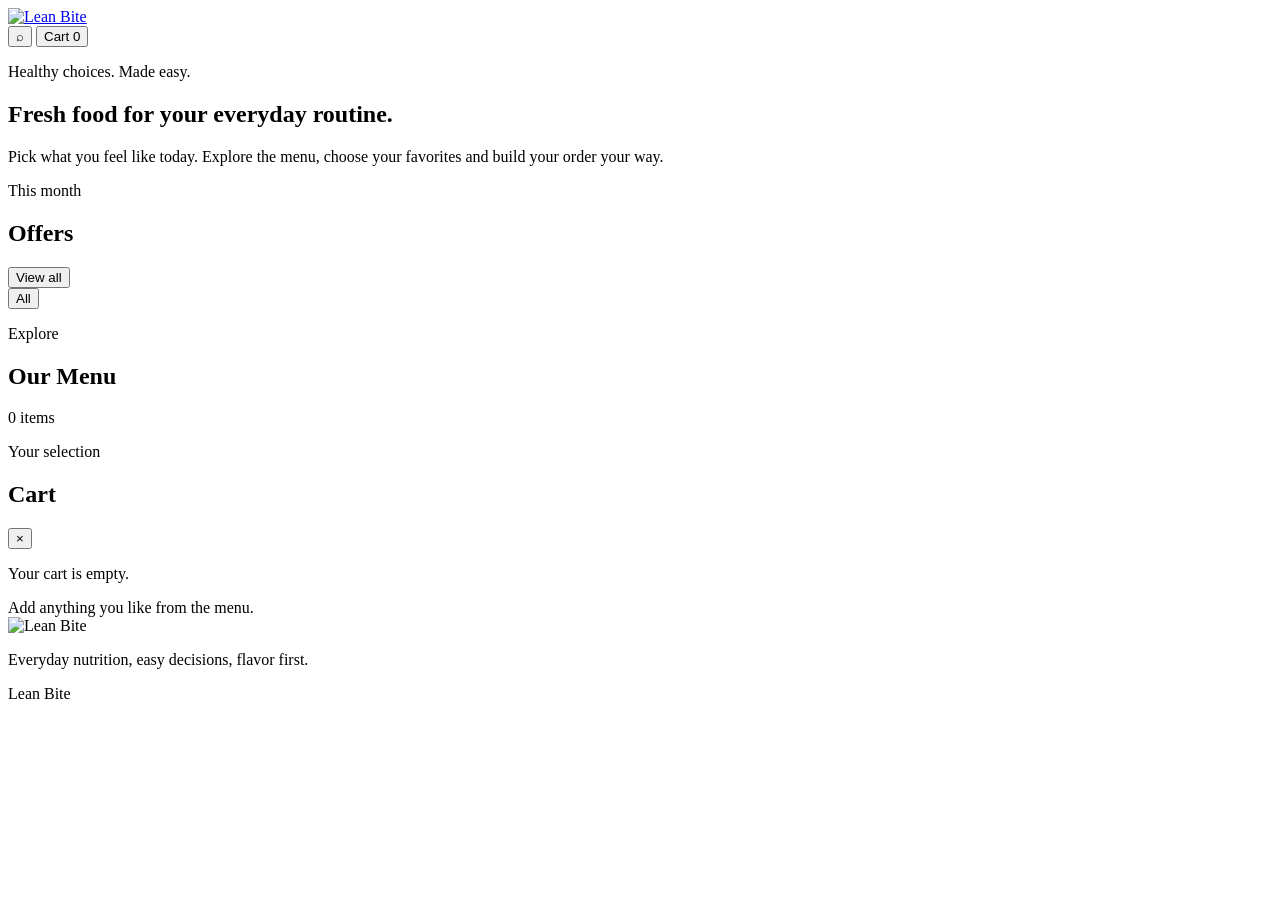
==== index.html @ e23a1458 "Rename index.html.html to index.html" ====
<!DOCTYPE html>
<html lang="en" dir="ltr">
<head>
  <meta charset="UTF-8" />
  <meta name="viewport" content="width=device-width, initial-scale=1.0" />

  <title>Lean Bite | Healthy Food Menu</title>
  <meta
    name="description"
    content="Explore Lean Bite's healthy daily menu, offers, main dishes, sides, salads and more."
  />

  <meta name="theme-color" content="#FFF6EC" />

  <!-- Fonts will be finalized in styles.css according to Lean Bite brand identity -->
  <link rel="preconnect" href="https://fonts.googleapis.com" />
  <link rel="preconnect" href="https://fonts.gstatic.com" crossorigin />

  <!-- Main stylesheet -->
  <link rel="stylesheet" href="styles.css" />
</head>

<body>
  <!-- =========================================================
       APP SHELL
       ========================================================= -->
  <div class="site-shell">

    <!-- =======================================================
         HEADER
         ======================================================= -->
    <header class="site-header" id="top">
      <div class="container header-inner">

        <a class="brand" href="#top" aria-label="Lean Bite home">
          <!-- Replace with final logo asset when uploaded -->
          <img
            src="assets/images/logo/lean-bite-logo.svg"
            alt="Lean Bite"
            class="brand-logo"
          />
        </a>

        <div class="header-actions">
          <button
            class="icon-button"
            id="searchToggle"
            type="button"
            aria-label="Search menu"
            aria-controls="searchPanel"
            aria-expanded="false"
          >
            <span aria-hidden="true">⌕</span>
          </button>

          <button
            class="cart-button"
            id="cartToggle"
            type="button"
            aria-label="Open cart"
            aria-controls="cartDrawer"
            aria-expanded="false"
          >
            <span class="cart-button-label">Cart</span>
            <span class="cart-count" id="cartCount">0</span>
          </button>
        </div>

      </div>
    </header>

    <!-- =======================================================
         SEARCH PANEL
         ======================================================= -->
    <section
      class="search-panel"
      id="searchPanel"
      aria-label="Search Lean Bite menu"
      hidden
    >
      <div class="container">
        <label class="visually-hidden" for="menuSearch">Search menu</label>

        <div class="search-field-wrap">
          <input
            class="search-field"
            id="menuSearch"
            type="search"
            placeholder="Search meals..."
            autocomplete="off"
          />

          <button
            class="search-clear"
            id="searchClear"
            type="button"
            aria-label="Clear search"
          >
            Clear
          </button>
        </div>
      </div>
    </section>

    <main>

      <!-- =====================================================
           INTRO / HERO
           ===================================================== -->
      <section class="menu-intro">
        <div class="container menu-intro-inner">

          <div class="menu-intro-copy">
            <p class="eyebrow">Healthy choices. Made easy.</p>

            <h1>Fresh food for your everyday routine.</h1>

            <p class="intro-text">
              Pick what you feel like today. Explore the menu, choose your
              favorites and build your order your way.
            </p>
          </div>

          <div class="menu-intro-art" aria-hidden="true">
            <!-- Decorative Lean Bite brand element will be styled later -->
            <div class="brand-shape brand-shape-one"></div>
            <div class="brand-shape brand-shape-two"></div>
          </div>

        </div>
      </section>

      <!-- =====================================================
           OFFERS
           ===================================================== -->
      <section class="offers-section" aria-labelledby="offersTitle">
        <div class="container">

          <div class="section-heading">
            <div>
              <p class="section-kicker">This month</p>
              <h2 id="offersTitle">Offers</h2>
            </div>

            <button
              class="text-button"
              id="viewAllOffers"
              type="button"
            >
              View all
            </button>
          </div>

          <div
            class="offers-track"
            id="offersTrack"
            aria-live="polite"
          >
            <!-- Offers will be inserted from data.js -->
          </div>

        </div>
      </section>

      <!-- =====================================================
           STICKY CATEGORY NAVIGATION
           Talabat-style horizontal categories
           ===================================================== -->
      <nav
        class="category-nav"
        id="categoryNav"
        aria-label="Menu categories"
      >
        <div class="container category-nav-inner">

          <button
            class="category-pill is-active"
            type="button"
            data-category="all"
            aria-pressed="true"
          >
            All
          </button>

          <!-- Remaining category buttons will be created from data.js -->

        </div>
      </nav>

      <!-- =====================================================
           MENU RESULTS AREA
           ===================================================== -->
      <section class="menu-section" aria-labelledby="menuTitle">
        <div class="container">

          <div class="section-heading menu-heading">
            <div>
              <p class="section-kicker" id="activeCategoryLabel">
                Explore
              </p>
              <h2 id="menuTitle">Our Menu</h2>
            </div>

            <p class="results-count" id="resultsCount">
              0 items
            </p>
          </div>

          <div
            class="menu-grid"
            id="menuGrid"
            aria-live="polite"
          >
            <!-- Meal cards will be rendered by app.js -->
          </div>

          <div
            class="empty-state"
            id="emptyState"
            hidden
          >
            <h3>No items found</h3>
            <p>Try another category or search term.</p>
          </div>

        </div>
      </section>

    </main>

    <!-- =======================================================
         CART DRAWER
         No checkout yet — cart only, as agreed.
         ======================================================= -->
    <aside
      class="cart-drawer"
      id="cartDrawer"
      aria-labelledby="cartTitle"
      aria-hidden="true"
    >
      <div class="cart-backdrop" id="cartBackdrop"></div>

      <div class="cart-panel">
        <div class="cart-header">
          <div>
            <p class="section-kicker">Your selection</p>
            <h2 id="cartTitle">Cart</h2>
          </div>

          <button
            class="icon-button cart-close"
            id="cartClose"
            type="button"
            aria-label="Close cart"
          >
            ×
          </button>
        </div>

        <div class="cart-items" id="cartItems">
          <!-- Cart items will be rendered by app.js -->
        </div>

        <div class="cart-empty" id="cartEmpty">
          <p>Your cart is empty.</p>
          <span>Add anything you like from the menu.</span>
        </div>

        <div class="cart-summary" id="cartSummary" hidden>
          <div class="summary-row">
            <span>Subtotal</span>
            <strong id="cartSubtotal">0 IQD</strong>
          </div>

          <p class="cart-note">
            Checkout will be connected later with Odoo.
          </p>

          <button
            class="primary-button"
            type="button"
            disabled
            aria-disabled="true"
          >
            Checkout coming soon
          </button>
        </div>
      </div>
    </aside>

    <!-- =======================================================
         PRODUCT / MEAL DETAILS MODAL
         ======================================================= -->
    <dialog class="meal-modal" id="mealModal">
      <div class="meal-modal-content">

        <button
          class="icon-button meal-modal-close"
          id="mealModalClose"
          type="button"
          aria-label="Close meal details"
        >
          ×
        </button>

        <div class="meal-modal-media">
          <img
            id="mealModalImage"
            src=""
            alt=""
          />
        </div>

        <div class="meal-modal-body">
          <p class="section-kicker" id="mealModalCategory"></p>
          <h2 id="mealModalName"></h2>
          <p id="mealModalDescription"></p>

          <div
            class="nutrition-row"
            id="mealModalNutrition"
            aria-label="Nutrition information"
          >
            <!-- Calories / protein / carbs / fat inserted from data.js -->
          </div>

          <div class="meal-modal-footer">
            <strong class="meal-modal-price" id="mealModalPrice"></strong>

            <button
              class="primary-button"
              id="mealModalAdd"
              type="button"
            >
              Add to cart
            </button>
          </div>
        </div>

      </div>
    </dialog>

    <!-- =======================================================
         FOOTER
         ======================================================= -->
    <footer class="site-footer">
      <div class="container footer-inner">

        <div class="footer-brand">
          <img
            src="assets/images/logo/lean-bite-logo.svg"
            alt="Lean Bite"
            class="footer-logo"
          />

          <p>
            Everyday nutrition, easy decisions, flavor first.
          </p>
        </div>

        <div class="footer-meta">
          <p>Lean Bite</p>
          <p id="copyrightYear"></p>
        </div>

      </div>
    </footer>

  </div>

  <!-- =========================================================
       JAVASCRIPT
       Order matters:
       1) data.js provides menu data
       2) app.js renders and controls the UI
       ========================================================= -->
  <script src="data.js"></script>
  <script src="app.js"></script>
</body>
</html>
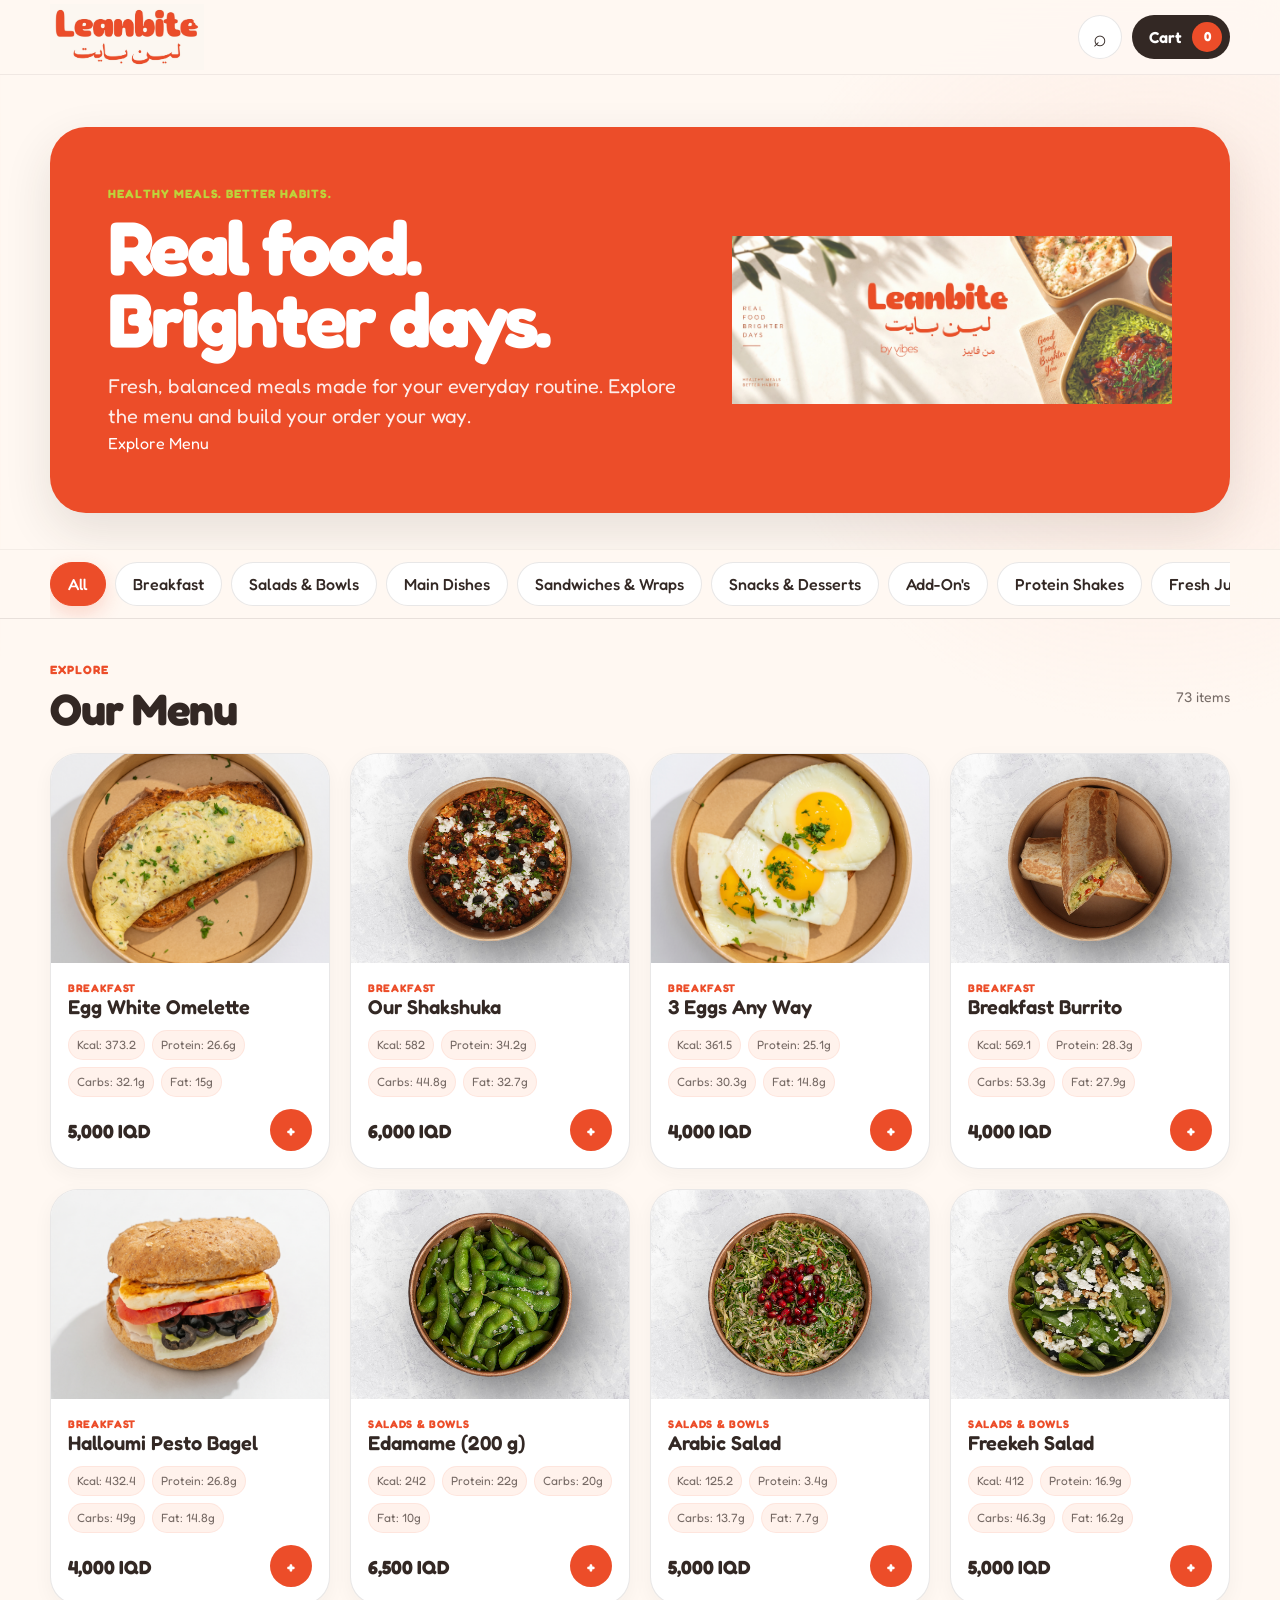
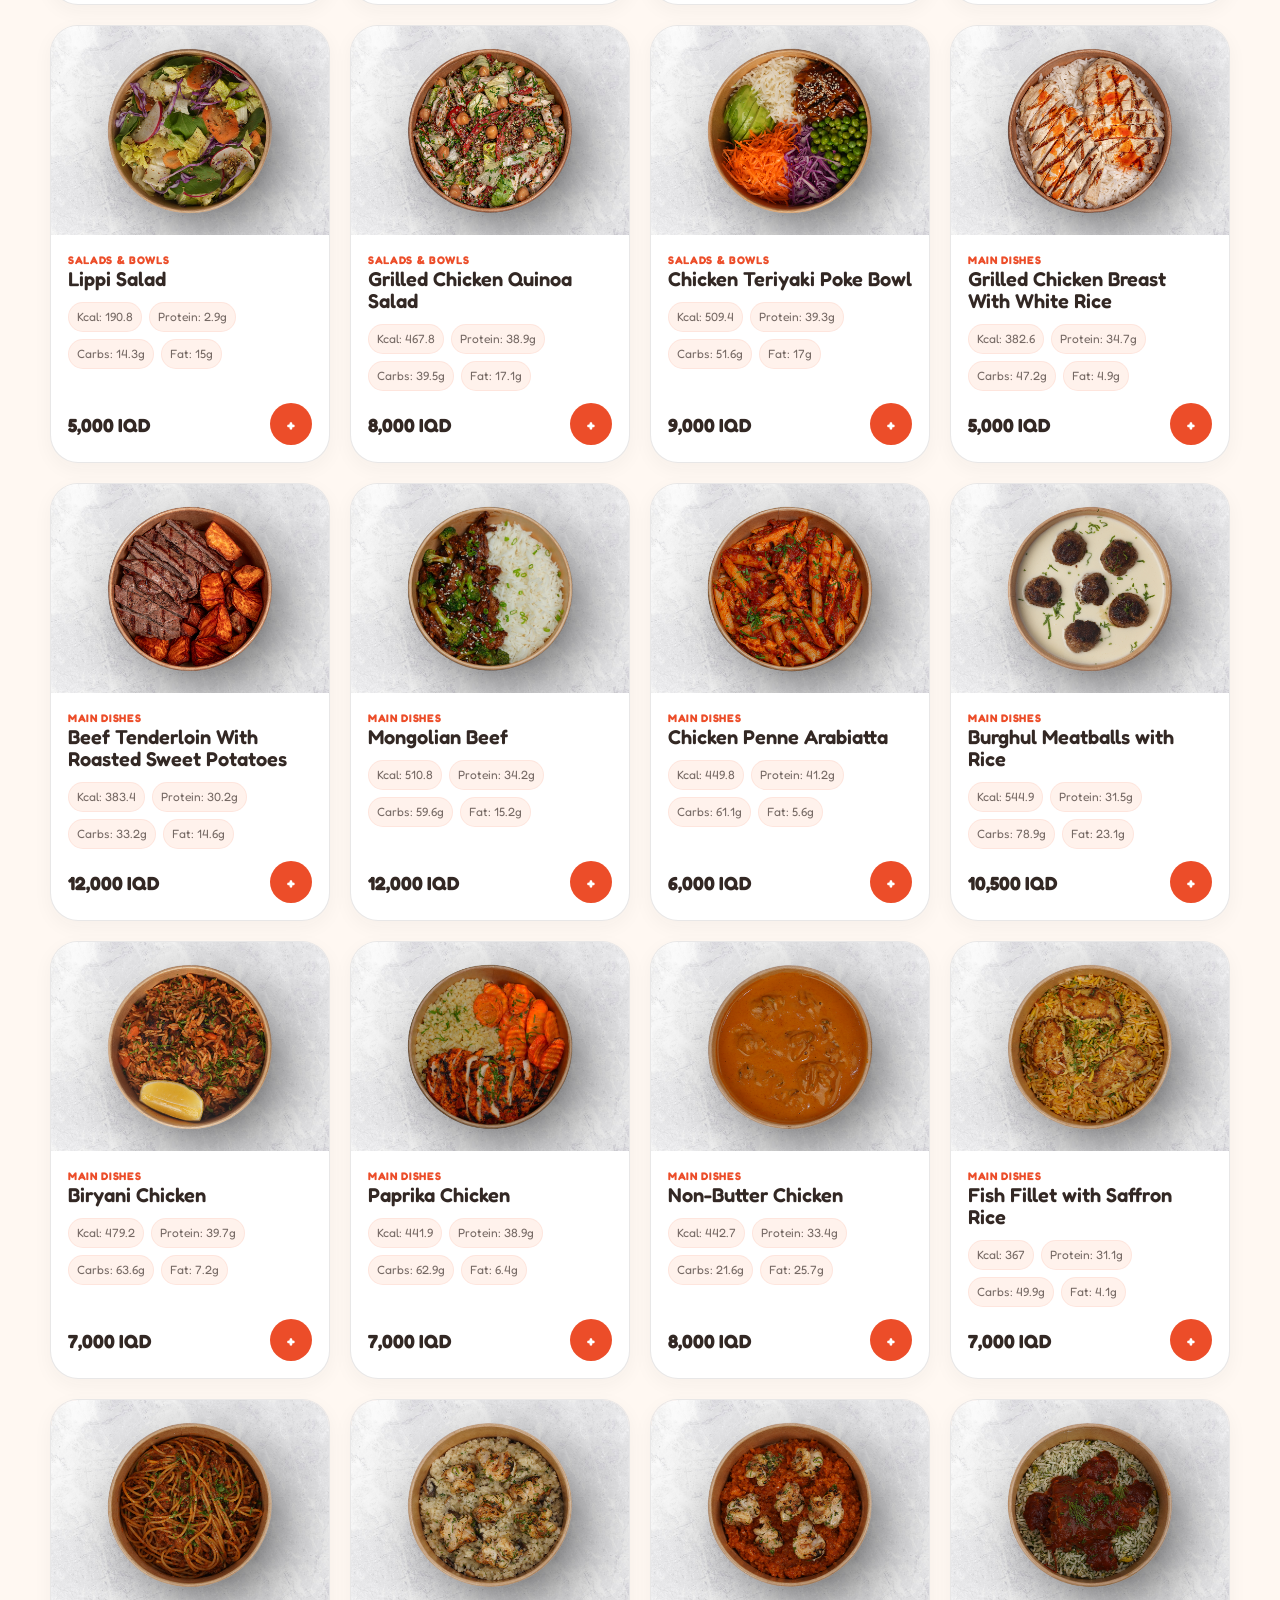
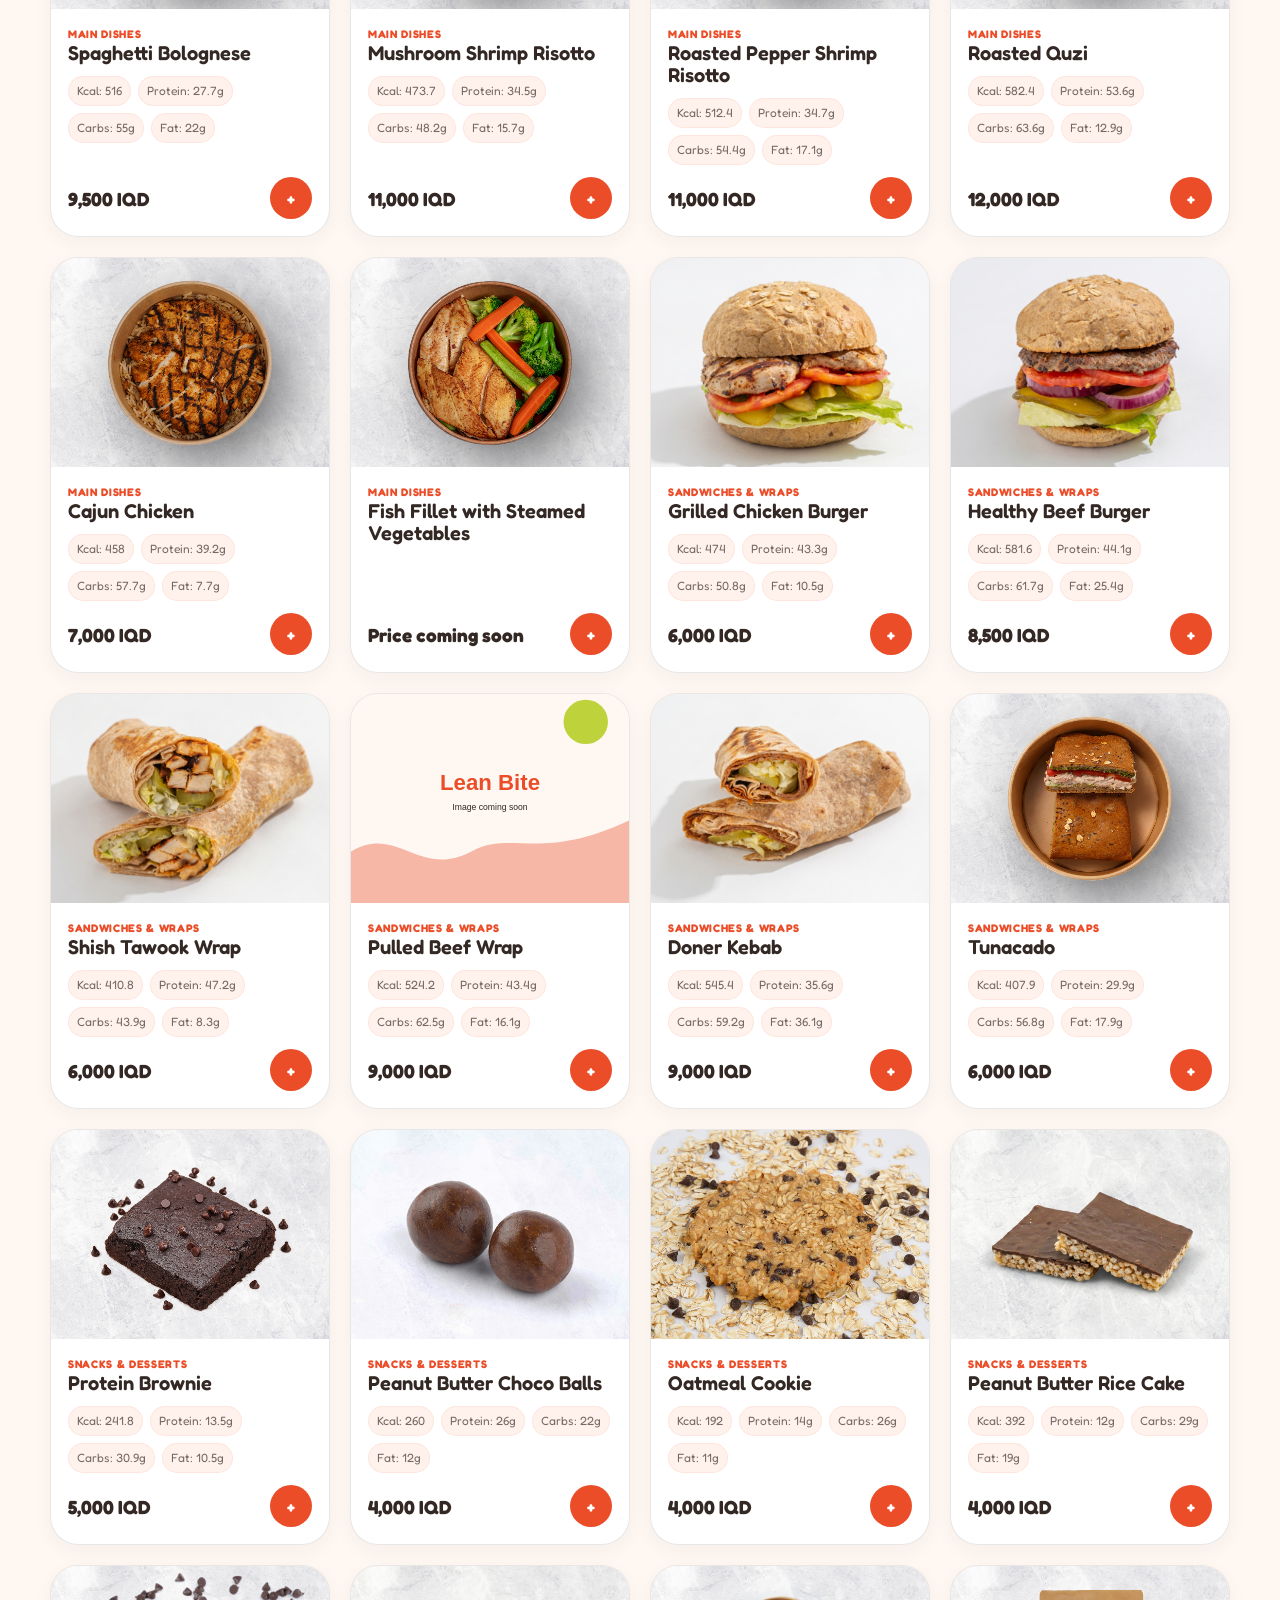
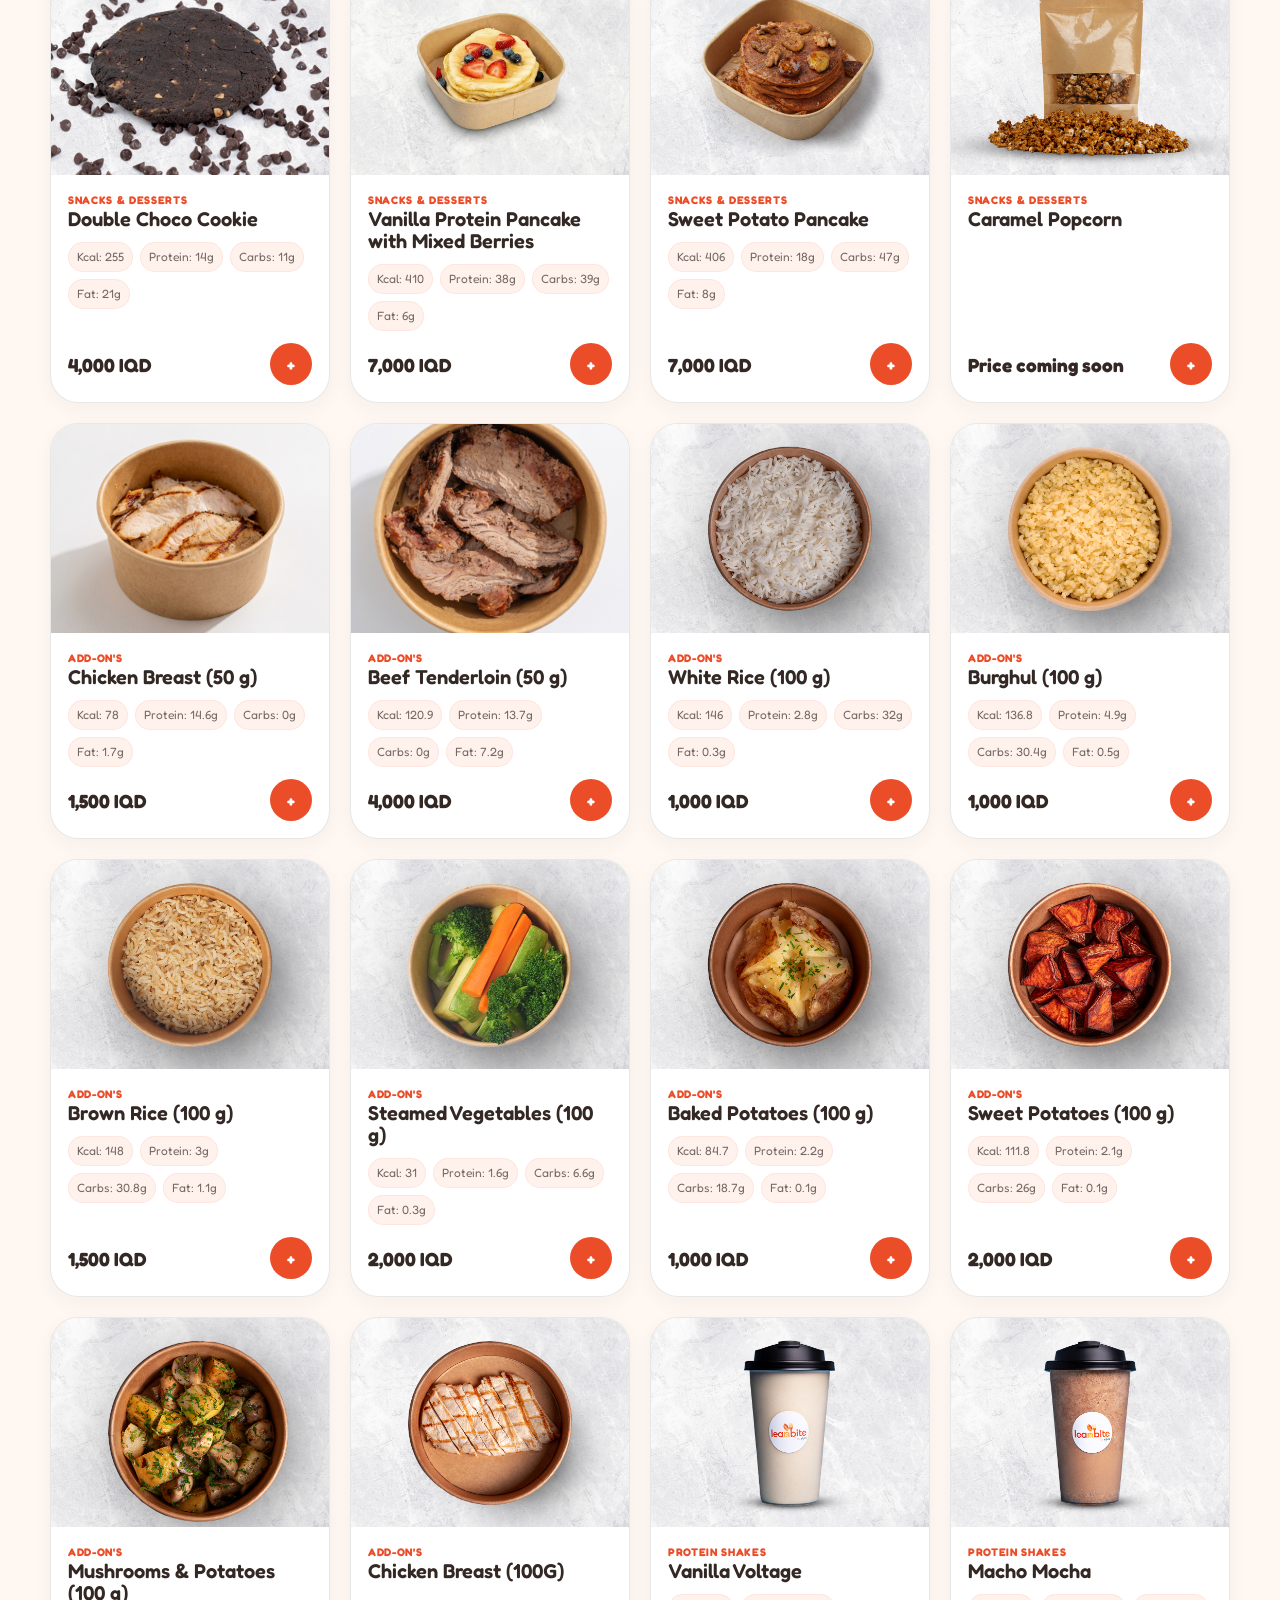
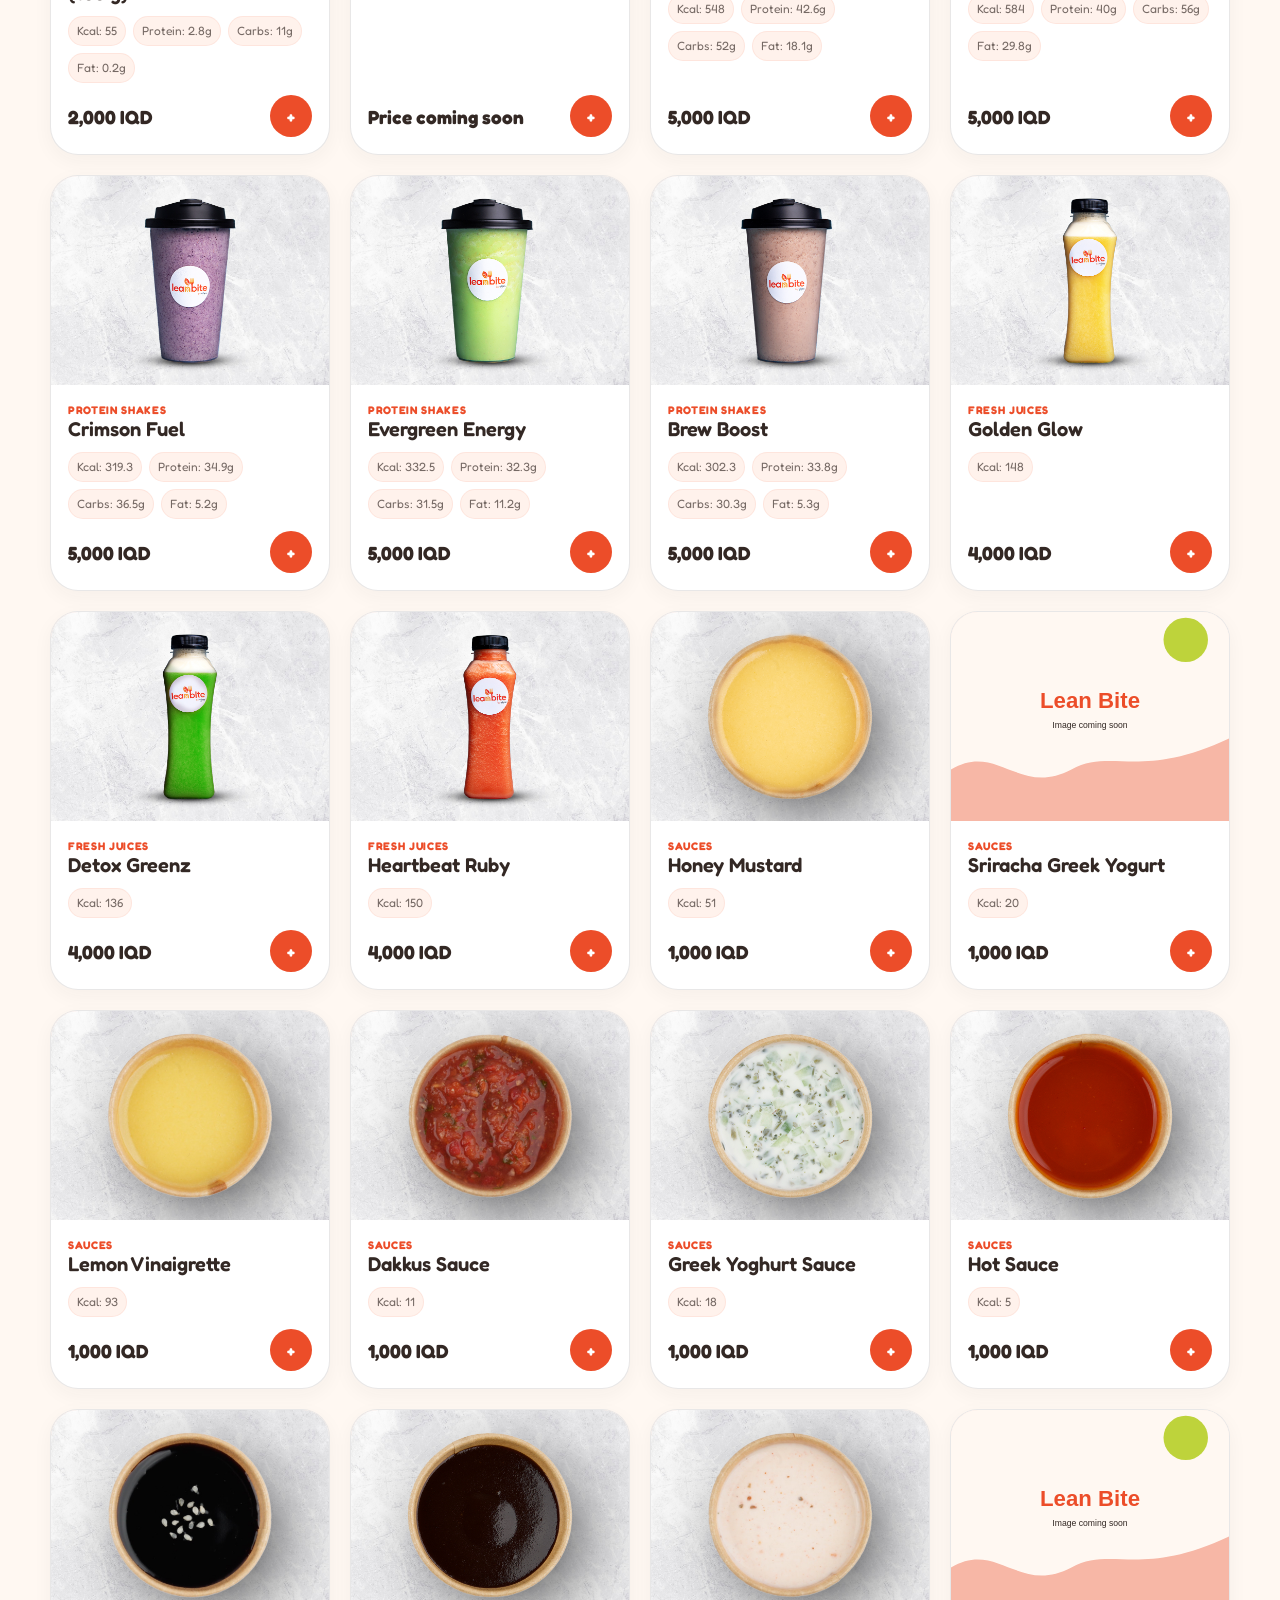
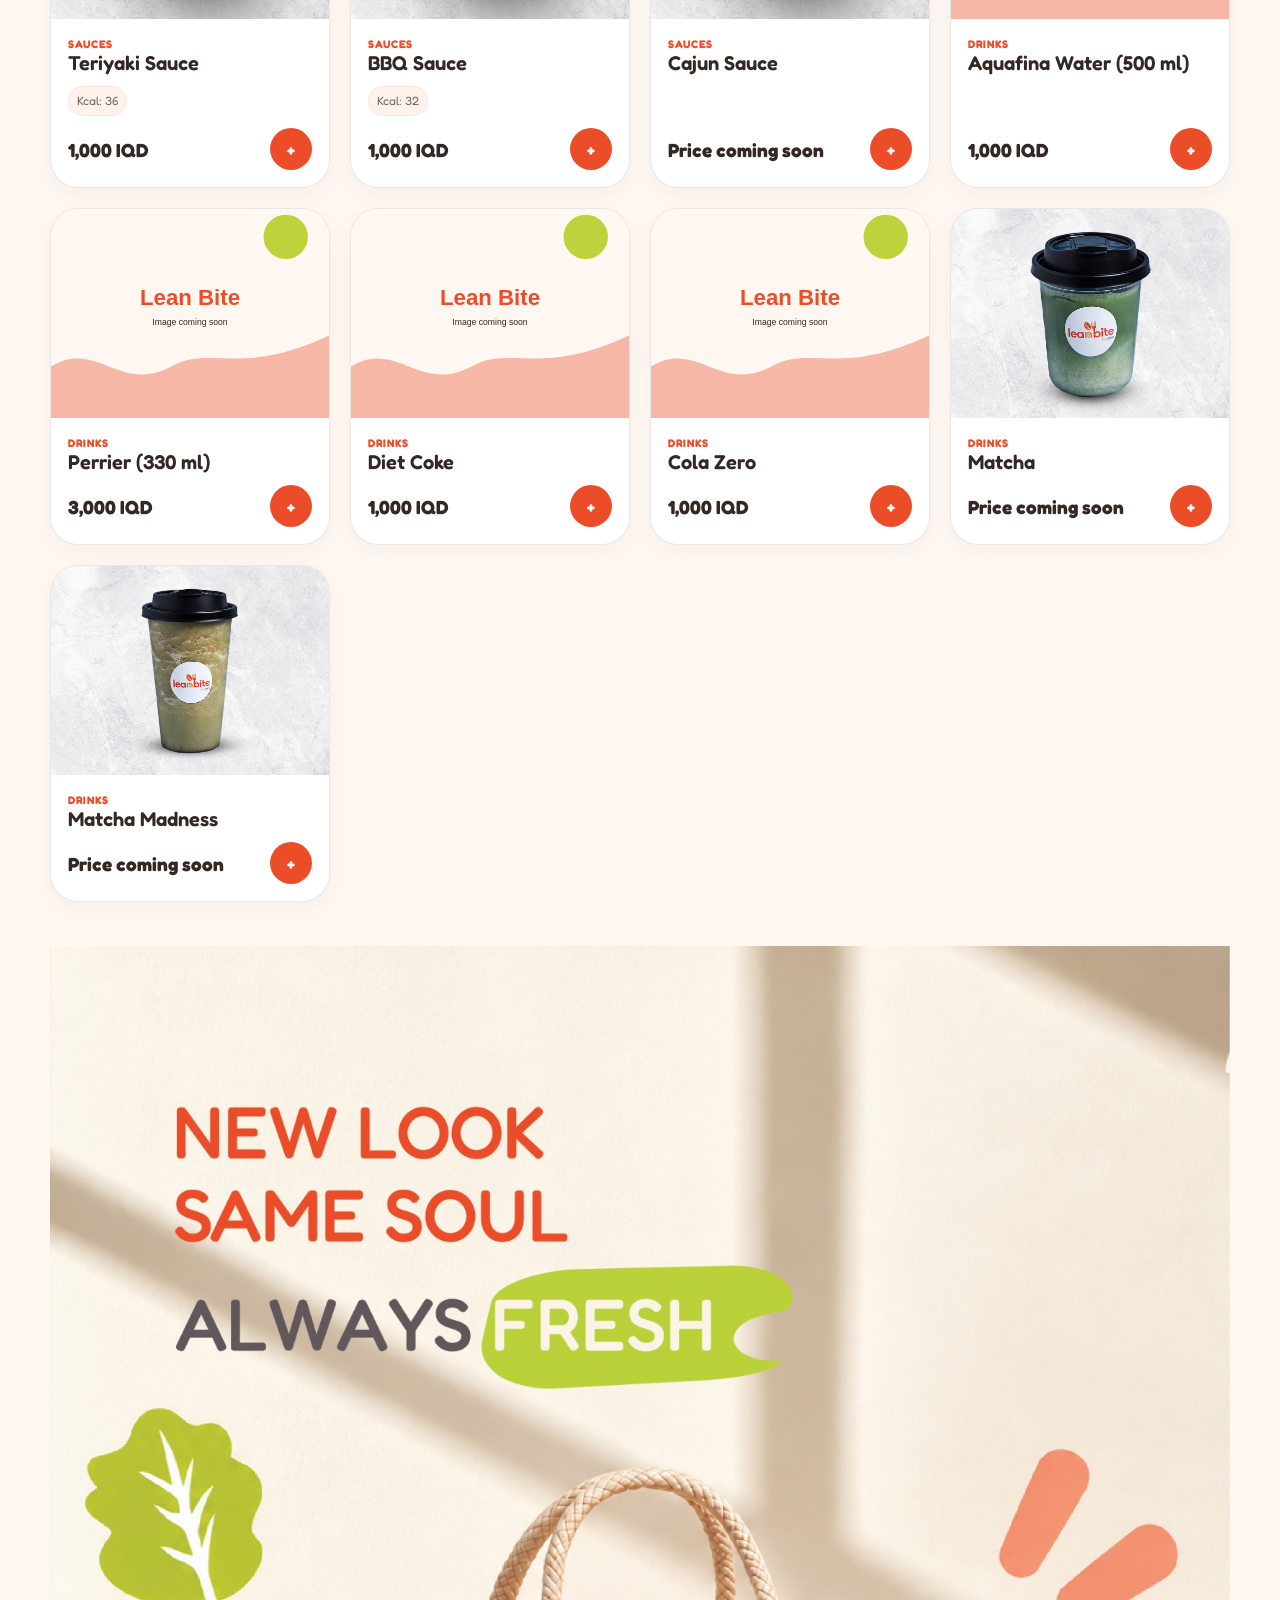
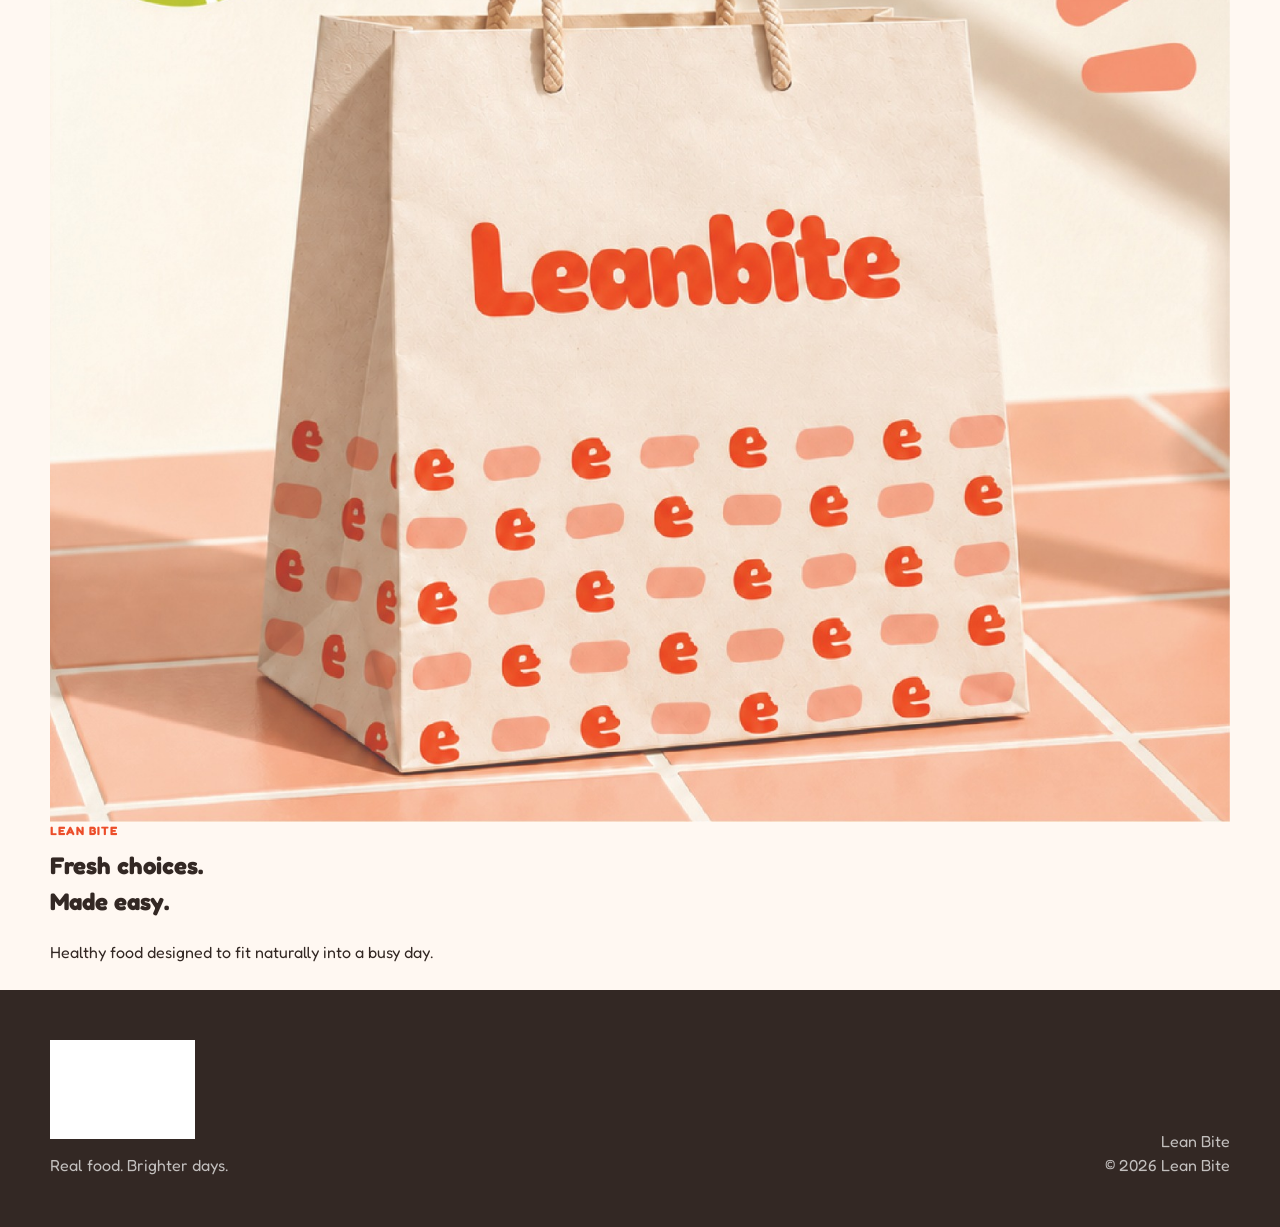
==== commit 18410b68: "Update index.html" ====
--- a/index.html
+++ b/index.html
@@ -5,37 +5,29 @@
   <meta name="viewport" content="width=device-width, initial-scale=1.0" />
 
   <title>Lean Bite | Healthy Food Menu</title>
+
   <meta
     name="description"
-    content="Explore Lean Bite's healthy daily menu, offers, main dishes, sides, salads and more."
+    content="Explore the Lean Bite menu, discover healthy meals, check nutrition details and build your order."
   />
 
-  <meta name="theme-color" content="#FFF6EC" />
-
-  <!-- Fonts will be finalized in styles.css according to Lean Bite brand identity -->
+  <meta name="theme-color" content="#FFF8F2" />
+
   <link rel="preconnect" href="https://fonts.googleapis.com" />
   <link rel="preconnect" href="https://fonts.gstatic.com" crossorigin />
 
-  <!-- Main stylesheet -->
   <link rel="stylesheet" href="styles.css" />
 </head>
 
 <body>
-  <!-- =========================================================
-       APP SHELL
-       ========================================================= -->
   <div class="site-shell">
 
-    <!-- =======================================================
-         HEADER
-         ======================================================= -->
     <header class="site-header" id="top">
       <div class="container header-inner">
 
         <a class="brand" href="#top" aria-label="Lean Bite home">
-          <!-- Replace with final logo asset when uploaded -->
           <img
-            src="assets/images/logo/lean-bite-logo.svg"
+            src="assets/images/logo/lean-bite-logo-main.jpg"
             alt="Lean Bite"
             class="brand-logo"
           />
@@ -69,9 +61,6 @@
       </div>
     </header>
 
-    <!-- =======================================================
-         SEARCH PANEL
-         ======================================================= -->
     <section
       class="search-panel"
       id="searchPanel"
@@ -79,7 +68,9 @@
       hidden
     >
       <div class="container">
-        <label class="visually-hidden" for="menuSearch">Search menu</label>
+        <label class="visually-hidden" for="menuSearch">
+          Search menu
+        </label>
 
         <div class="search-field-wrap">
           <input
@@ -94,7 +85,6 @@
             class="search-clear"
             id="searchClear"
             type="button"
-            aria-label="Clear search"
           >
             Clear
           </button>
@@ -104,35 +94,42 @@
 
     <main>
 
-      <!-- =====================================================
-           INTRO / HERO
-           ===================================================== -->
       <section class="menu-intro">
-        <div class="container menu-intro-inner">
-
-          <div class="menu-intro-copy">
-            <p class="eyebrow">Healthy choices. Made easy.</p>
-
-            <h1>Fresh food for your everyday routine.</h1>
-
-            <p class="intro-text">
-              Pick what you feel like today. Explore the menu, choose your
-              favorites and build your order your way.
-            </p>
-          </div>
-
-          <div class="menu-intro-art" aria-hidden="true">
-            <!-- Decorative Lean Bite brand element will be styled later -->
-            <div class="brand-shape brand-shape-one"></div>
-            <div class="brand-shape brand-shape-two"></div>
-          </div>
-
+        <div class="container">
+          <div class="menu-intro-inner">
+
+            <div class="menu-intro-copy">
+              <p class="eyebrow">
+                Healthy meals. Better habits.
+              </p>
+
+              <h1>
+                Real food.<br />
+                Brighter days.
+              </h1>
+
+              <p class="intro-text">
+                Fresh, balanced meals made for your everyday routine.
+                Explore the menu and build your order your way.
+              </p>
+
+              <a class="hero-cta" href="#menu">
+                Explore Menu
+              </a>
+            </div>
+
+            <div class="menu-intro-media">
+              <img
+                src="assets/images/brand/hero-food.jpg"
+                alt="Lean Bite healthy meals"
+                class="hero-image"
+              />
+            </div>
+
+          </div>
         </div>
       </section>
 
-      <!-- =====================================================
-           OFFERS
-           ===================================================== -->
       <section class="offers-section" aria-labelledby="offersTitle">
         <div class="container">
 
@@ -156,16 +153,11 @@
             id="offersTrack"
             aria-live="polite"
           >
-            <!-- Offers will be inserted from data.js -->
           </div>
 
         </div>
       </section>
 
-      <!-- =====================================================
-           STICKY CATEGORY NAVIGATION
-           Talabat-style horizontal categories
-           ===================================================== -->
       <nav
         class="category-nav"
         id="categoryNav"
@@ -182,15 +174,14 @@
             All
           </button>
 
-          <!-- Remaining category buttons will be created from data.js -->
-
         </div>
       </nav>
 
-      <!-- =====================================================
-           MENU RESULTS AREA
-           ===================================================== -->
-      <section class="menu-section" aria-labelledby="menuTitle">
+      <section
+        class="menu-section"
+        id="menu"
+        aria-labelledby="menuTitle"
+      >
         <div class="container">
 
           <div class="section-heading menu-heading">
@@ -198,7 +189,10 @@
               <p class="section-kicker" id="activeCategoryLabel">
                 Explore
               </p>
-              <h2 id="menuTitle">Our Menu</h2>
+
+              <h2 id="menuTitle">
+                Our Menu
+              </h2>
             </div>
 
             <p class="results-count" id="resultsCount">
@@ -211,7 +205,6 @@
             id="menuGrid"
             aria-live="polite"
           >
-            <!-- Meal cards will be rendered by app.js -->
           </div>
 
           <div
@@ -226,25 +219,63 @@
         </div>
       </section>
 
+      <section class="brand-story-section">
+        <div class="container">
+
+          <div class="brand-story-card">
+
+            <div class="brand-story-image">
+              <img
+                src="assets/images/brand/lifestyle-bag.jpg"
+                alt="Lean Bite branded food bag"
+                loading="lazy"
+              />
+            </div>
+
+            <div class="brand-story-copy">
+              <p class="section-kicker">
+                Lean Bite
+              </p>
+
+              <h2>
+                Fresh choices.<br />
+                Made easy.
+              </h2>
+
+              <p>
+                Healthy food designed to fit naturally into a busy day.
+              </p>
+            </div>
+
+          </div>
+
+        </div>
+      </section>
+
     </main>
 
-    <!-- =======================================================
-         CART DRAWER
-         No checkout yet — cart only, as agreed.
-         ======================================================= -->
     <aside
       class="cart-drawer"
       id="cartDrawer"
       aria-labelledby="cartTitle"
       aria-hidden="true"
     >
-      <div class="cart-backdrop" id="cartBackdrop"></div>
+      <div
+        class="cart-backdrop"
+        id="cartBackdrop"
+      ></div>
 
       <div class="cart-panel">
+
         <div class="cart-header">
           <div>
-            <p class="section-kicker">Your selection</p>
-            <h2 id="cartTitle">Cart</h2>
+            <p class="section-kicker">
+              Your selection
+            </p>
+
+            <h2 id="cartTitle">
+              Cart
+            </h2>
           </div>
 
           <button
@@ -257,23 +288,34 @@
           </button>
         </div>
 
-        <div class="cart-items" id="cartItems">
-          <!-- Cart items will be rendered by app.js -->
-        </div>
-
-        <div class="cart-empty" id="cartEmpty">
+        <div
+          class="cart-items"
+          id="cartItems"
+        >
+        </div>
+
+        <div
+          class="cart-empty"
+          id="cartEmpty"
+        >
           <p>Your cart is empty.</p>
           <span>Add anything you like from the menu.</span>
         </div>
 
-        <div class="cart-summary" id="cartSummary" hidden>
+        <div
+          class="cart-summary"
+          id="cartSummary"
+          hidden
+        >
           <div class="summary-row">
             <span>Subtotal</span>
-            <strong id="cartSubtotal">0 IQD</strong>
+            <strong id="cartSubtotal">
+              0 IQD
+            </strong>
           </div>
 
           <p class="cart-note">
-            Checkout will be connected later with Odoo.
+            Checkout will be connected with Odoo in the next phase.
           </p>
 
           <button
@@ -285,13 +327,14 @@
             Checkout coming soon
           </button>
         </div>
+
       </div>
     </aside>
 
-    <!-- =======================================================
-         PRODUCT / MEAL DETAILS MODAL
-         ======================================================= -->
-    <dialog class="meal-modal" id="mealModal">
+    <dialog
+      class="meal-modal"
+      id="mealModal"
+    >
       <div class="meal-modal-content">
 
         <button
@@ -312,8 +355,14 @@
         </div>
 
         <div class="meal-modal-body">
-          <p class="section-kicker" id="mealModalCategory"></p>
+
+          <p
+            class="section-kicker"
+            id="mealModalCategory"
+          ></p>
+
           <h2 id="mealModalName"></h2>
+
           <p id="mealModalDescription"></p>
 
           <div
@@ -321,11 +370,14 @@
             id="mealModalNutrition"
             aria-label="Nutrition information"
           >
-            <!-- Calories / protein / carbs / fat inserted from data.js -->
           </div>
 
           <div class="meal-modal-footer">
-            <strong class="meal-modal-price" id="mealModalPrice"></strong>
+
+            <strong
+              class="meal-modal-price"
+              id="mealModalPrice"
+            ></strong>
 
             <button
               class="primary-button"
@@ -334,27 +386,26 @@
             >
               Add to cart
             </button>
-          </div>
+
+          </div>
+
         </div>
 
       </div>
     </dialog>
 
-    <!-- =======================================================
-         FOOTER
-         ======================================================= -->
     <footer class="site-footer">
       <div class="container footer-inner">
 
         <div class="footer-brand">
           <img
-            src="assets/images/logo/lean-bite-logo.svg"
+            src="assets/images/logo/lean-bite-logo-white.jpg"
             alt="Lean Bite"
             class="footer-logo"
           />
 
           <p>
-            Everyday nutrition, easy decisions, flavor first.
+            Real food. Brighter days.
           </p>
         </div>
 
@@ -368,12 +419,6 @@
 
   </div>
 
-  <!-- =========================================================
-       JAVASCRIPT
-       Order matters:
-       1) data.js provides menu data
-       2) app.js renders and controls the UI
-       ========================================================= -->
   <script src="data.js"></script>
   <script src="app.js"></script>
 </body>
--- a/styles.css
+++ b/styles.css
@@ -0,0 +1,1266 @@
+/* =========================================================
+   LEAN BITE MENU — styles.css
+   Brand direction based on Lean Bite rebrand guide
+   ========================================================= */
+
+/* Brand fonts */
+@import url("https://fonts.googleapis.com/css2?family=Alexandria:wght@300;400;500;600;700&family=Fredoka:wght@300;400;500;600;700&display=swap");
+
+/* =========================================================
+   1) DESIGN TOKENS
+   ========================================================= */
+:root {
+  /* Core brand palette */
+  --warm-milk: #FFF8F2;
+  --leanbite-coral: #EC4D29;
+  --soft-peach: #F7B7A6;
+  --deep-cocoa: #332824;
+  --zesty-lime: #BED33B;
+  --soft-blush-pink: #F1CAD1;
+
+  /* Supporting UI tones */
+  --white: #FFFFFF;
+  --black: #171312;
+  --surface: #FFFFFF;
+  --surface-soft: #FFF2EC;
+  --surface-peach: #FCE1D8;
+  --surface-lime: #F3F7D7;
+  --border: rgba(51, 40, 36, 0.11);
+  --border-strong: rgba(51, 40, 36, 0.18);
+  --text-muted: rgba(51, 40, 36, 0.68);
+  --text-soft: rgba(51, 40, 36, 0.52);
+
+  /* Feedback / shadow */
+  --shadow-sm: 0 8px 24px rgba(51, 40, 36, 0.07);
+  --shadow-md: 0 18px 48px rgba(51, 40, 36, 0.12);
+  --shadow-lg: 0 28px 80px rgba(51, 40, 36, 0.18);
+
+  /* Radius */
+  --radius-sm: 12px;
+  --radius-md: 18px;
+  --radius-lg: 28px;
+  --radius-xl: 36px;
+  --radius-pill: 999px;
+
+  /* Layout */
+  --container: 1180px;
+  --header-height: 74px;
+
+  /* Motion */
+  --ease: 180ms ease;
+}
+
+/* =========================================================
+   2) RESET / GLOBAL
+   ========================================================= */
+*,
+*::before,
+*::after {
+  box-sizing: border-box;
+}
+
+html {
+  scroll-behavior: smooth;
+  background: var(--warm-milk);
+}
+
+body {
+  margin: 0;
+  min-width: 320px;
+  background:
+    radial-gradient(circle at 90% 3%, rgba(247, 183, 166, 0.23), transparent 25rem),
+    var(--warm-milk);
+  color: var(--deep-cocoa);
+  font-family: "Fredoka", system-ui, -apple-system, BlinkMacSystemFont, "Segoe UI", sans-serif;
+  font-size: 16px;
+  line-height: 1.5;
+  -webkit-font-smoothing: antialiased;
+  text-rendering: optimizeLegibility;
+}
+
+html[dir="rtl"] body,
+[dir="rtl"] {
+  font-family: "Alexandria", system-ui, sans-serif;
+}
+
+img {
+  display: block;
+  max-width: 100%;
+}
+
+button,
+input,
+textarea,
+select {
+  font: inherit;
+}
+
+button {
+  color: inherit;
+}
+
+button,
+a {
+  -webkit-tap-highlight-color: transparent;
+}
+
+a {
+  color: inherit;
+  text-decoration: none;
+}
+
+h1,
+h2,
+h3,
+p {
+  margin-top: 0;
+}
+
+button:focus-visible,
+a:focus-visible,
+input:focus-visible,
+dialog:focus-visible {
+  outline: 3px solid rgba(236, 77, 41, 0.28);
+  outline-offset: 3px;
+}
+
+.site-shell {
+  min-height: 100vh;
+  overflow-x: clip;
+}
+
+.container {
+  width: min(calc(100% - 32px), var(--container));
+  margin-inline: auto;
+}
+
+.visually-hidden {
+  position: absolute !important;
+  width: 1px !important;
+  height: 1px !important;
+  padding: 0 !important;
+  margin: -1px !important;
+  overflow: hidden !important;
+  clip: rect(0, 0, 0, 0) !important;
+  white-space: nowrap !important;
+  border: 0 !important;
+}
+
+/* =========================================================
+   3) HEADER
+   ========================================================= */
+.site-header {
+  position: sticky;
+  top: 0;
+  z-index: 80;
+  min-height: var(--header-height);
+  background: rgba(255, 248, 242, 0.91);
+  border-bottom: 1px solid rgba(51, 40, 36, 0.07);
+  backdrop-filter: blur(18px);
+  -webkit-backdrop-filter: blur(18px);
+}
+
+.header-inner {
+  min-height: var(--header-height);
+  display: flex;
+  align-items: center;
+  justify-content: space-between;
+  gap: 18px;
+}
+
+.brand {
+  display: inline-flex;
+  align-items: center;
+  min-width: 120px;
+}
+
+.brand-logo {
+  width: clamp(118px, 15vw, 154px);
+  height: auto;
+  object-fit: contain;
+}
+
+.header-actions {
+  display: flex;
+  align-items: center;
+  gap: 10px;
+}
+
+.icon-button,
+.cart-button,
+.text-button,
+.primary-button,
+.category-pill,
+.search-clear {
+  border: 0;
+  cursor: pointer;
+  transition:
+    transform var(--ease),
+    background-color var(--ease),
+    color var(--ease),
+    box-shadow var(--ease),
+    border-color var(--ease);
+}
+
+.icon-button {
+  width: 44px;
+  height: 44px;
+  display: inline-grid;
+  place-items: center;
+  border-radius: 50%;
+  background: var(--white);
+  border: 1px solid var(--border);
+  font-size: 23px;
+  line-height: 1;
+}
+
+.icon-button:hover {
+  transform: translateY(-1px);
+  box-shadow: var(--shadow-sm);
+}
+
+.cart-button {
+  min-height: 44px;
+  display: inline-flex;
+  align-items: center;
+  gap: 10px;
+  padding: 7px 8px 7px 17px;
+  border-radius: var(--radius-pill);
+  background: var(--deep-cocoa);
+  color: var(--white);
+}
+
+.cart-button:hover {
+  transform: translateY(-1px);
+  box-shadow: 0 10px 24px rgba(51, 40, 36, 0.18);
+}
+
+.cart-button-label {
+  font-weight: 600;
+}
+
+.cart-count {
+  min-width: 30px;
+  height: 30px;
+  padding-inline: 8px;
+  display: grid;
+  place-items: center;
+  border-radius: 50%;
+  background: var(--leanbite-coral);
+  color: var(--white);
+  font-size: 13px;
+  font-weight: 700;
+}
+
+/* =========================================================
+   4) SEARCH
+   ========================================================= */
+.search-panel {
+  position: sticky;
+  top: var(--header-height);
+  z-index: 70;
+  padding: 12px 0;
+  background: rgba(255, 248, 242, 0.96);
+  border-bottom: 1px solid var(--border);
+  backdrop-filter: blur(16px);
+}
+
+.search-field-wrap {
+  display: flex;
+  align-items: center;
+  gap: 10px;
+  padding: 7px;
+  border-radius: var(--radius-pill);
+  background: var(--white);
+  border: 1px solid var(--border);
+  box-shadow: var(--shadow-sm);
+}
+
+.search-field {
+  flex: 1;
+  min-width: 0;
+  padding: 11px 16px;
+  border: 0;
+  outline: 0;
+  color: var(--deep-cocoa);
+  background: transparent;
+}
+
+.search-field::placeholder {
+  color: var(--text-soft);
+}
+
+.search-clear {
+  padding: 10px 16px;
+  border-radius: var(--radius-pill);
+  background: var(--surface-soft);
+  color: var(--leanbite-coral);
+  font-weight: 600;
+}
+
+.search-clear:hover {
+  background: var(--soft-peach);
+  color: var(--deep-cocoa);
+}
+
+/* =========================================================
+   5) HERO / INTRO
+   ========================================================= */
+.menu-intro {
+  padding: 52px 0 36px;
+}
+
+.menu-intro-inner {
+  position: relative;
+  min-height: 300px;
+  display: grid;
+  grid-template-columns: minmax(0, 1.15fr) minmax(260px, 0.85fr);
+  align-items: center;
+  gap: 28px;
+  overflow: hidden;
+  padding: clamp(28px, 5vw, 58px);
+  border-radius: var(--radius-xl);
+  background: var(--leanbite-coral);
+  color: var(--white);
+  box-shadow: var(--shadow-md);
+}
+
+.menu-intro-copy {
+  position: relative;
+  z-index: 2;
+  max-width: 680px;
+}
+
+.eyebrow,
+.section-kicker {
+  margin-bottom: 8px;
+  text-transform: uppercase;
+  letter-spacing: 0.08em;
+  font-size: 12px;
+  font-weight: 700;
+}
+
+.eyebrow {
+  color: var(--zesty-lime);
+}
+
+.menu-intro h1 {
+  max-width: 800px;
+  margin-bottom: 16px;
+  font-size: clamp(40px, 7vw, 76px);
+  line-height: 0.95;
+  letter-spacing: -0.04em;
+  font-weight: 700;
+}
+
+.intro-text {
+  max-width: 570px;
+  margin-bottom: 0;
+  color: rgba(255, 255, 255, 0.9);
+  font-size: clamp(16px, 2vw, 20px);
+}
+
+.menu-intro-art {
+  position: relative;
+  min-height: 240px;
+}
+
+.brand-shape {
+  position: absolute;
+  border-radius: 38% 62% 56% 44% / 48% 42% 58% 52%;
+}
+
+.brand-shape-one {
+  width: 250px;
+  aspect-ratio: 1;
+  right: 5%;
+  top: 5%;
+  background: var(--soft-peach);
+  transform: rotate(10deg);
+}
+
+.brand-shape-two {
+  width: 64px;
+  aspect-ratio: 1;
+  right: 4%;
+  top: 8%;
+  border-radius: 50%;
+  background: var(--zesty-lime);
+  box-shadow: -112px 114px 0 18px var(--soft-blush-pink);
+}
+
+/* =========================================================
+   6) SHARED SECTION HEADINGS
+   ========================================================= */
+.offers-section,
+.menu-section {
+  padding: 30px 0 44px;
+}
+
+.section-heading {
+  display: flex;
+  align-items: end;
+  justify-content: space-between;
+  gap: 18px;
+  margin-bottom: 22px;
+}
+
+.section-heading h2 {
+  margin-bottom: 0;
+  font-size: clamp(30px, 4vw, 44px);
+  line-height: 1;
+  letter-spacing: -0.025em;
+}
+
+.section-kicker {
+  color: var(--leanbite-coral);
+}
+
+.text-button {
+  background: transparent;
+  color: var(--leanbite-coral);
+  font-weight: 600;
+  padding: 8px 0;
+}
+
+.text-button:hover {
+  color: var(--deep-cocoa);
+}
+
+/* =========================================================
+   7) OFFERS
+   ========================================================= */
+.offers-track {
+  display: grid;
+  grid-auto-flow: column;
+  grid-auto-columns: minmax(280px, 38%);
+  gap: 16px;
+  overflow-x: auto;
+  padding: 2px 2px 12px;
+  scroll-snap-type: x proximity;
+  scrollbar-width: none;
+}
+
+.offers-track::-webkit-scrollbar {
+  display: none;
+}
+
+.offer-card {
+  position: relative;
+  min-height: 190px;
+  overflow: hidden;
+  scroll-snap-align: start;
+  border-radius: var(--radius-lg);
+  background: var(--deep-cocoa);
+  color: var(--white);
+  box-shadow: var(--shadow-sm);
+}
+
+.offer-card:nth-child(3n + 2) {
+  background: var(--soft-peach);
+  color: var(--deep-cocoa);
+}
+
+.offer-card:nth-child(3n + 3) {
+  background: var(--zesty-lime);
+  color: var(--deep-cocoa);
+}
+
+.offer-card-image {
+  width: 100%;
+  height: 100%;
+  min-height: 190px;
+  object-fit: cover;
+}
+
+.offer-card-overlay {
+  position: absolute;
+  inset: 0;
+  display: flex;
+  flex-direction: column;
+  justify-content: end;
+  padding: 22px;
+  background: linear-gradient(to top, rgba(23, 19, 18, 0.72), rgba(23, 19, 18, 0.06) 68%);
+}
+
+.offer-card-title {
+  margin: 0 0 4px;
+  font-size: 24px;
+  line-height: 1.05;
+}
+
+.offer-card-text {
+  margin: 0;
+  max-width: 32ch;
+  color: rgba(255, 255, 255, 0.88);
+}
+
+/* =========================================================
+   8) CATEGORY NAVIGATION
+   ========================================================= */
+.category-nav {
+  position: sticky;
+  top: var(--header-height);
+  z-index: 50;
+  background: rgba(255, 248, 242, 0.95);
+  border-top: 1px solid rgba(51, 40, 36, 0.05);
+  border-bottom: 1px solid var(--border);
+  backdrop-filter: blur(16px);
+}
+
+.search-panel:not([hidden]) + main .category-nav {
+  top: calc(var(--header-height) + 70px);
+}
+
+.category-nav-inner {
+  display: flex;
+  align-items: center;
+  gap: 9px;
+  padding-block: 12px;
+  overflow-x: auto;
+  scrollbar-width: none;
+}
+
+.category-nav-inner::-webkit-scrollbar {
+  display: none;
+}
+
+.category-pill {
+  flex: 0 0 auto;
+  min-height: 42px;
+  padding: 9px 17px;
+  border-radius: var(--radius-pill);
+  background: var(--white);
+  border: 1px solid var(--border);
+  color: var(--deep-cocoa);
+  font-weight: 500;
+  white-space: nowrap;
+}
+
+.category-pill:hover {
+  border-color: rgba(236, 77, 41, 0.25);
+  color: var(--leanbite-coral);
+}
+
+.category-pill.is-active,
+.category-pill[aria-pressed="true"] {
+  background: var(--leanbite-coral);
+  border-color: var(--leanbite-coral);
+  color: var(--white);
+  box-shadow: 0 8px 20px rgba(236, 77, 41, 0.2);
+}
+
+/* =========================================================
+   9) MENU GRID / PRODUCT CARDS
+   ========================================================= */
+.menu-section {
+  padding-top: 42px;
+  min-height: 520px;
+}
+
+.menu-heading {
+  align-items: center;
+}
+
+.results-count {
+  margin: 0;
+  color: var(--text-muted);
+  font-size: 14px;
+}
+
+.menu-grid {
+  display: grid;
+  grid-template-columns: repeat(4, minmax(0, 1fr));
+  gap: 20px;
+}
+
+.meal-card {
+  position: relative;
+  overflow: hidden;
+  display: flex;
+  flex-direction: column;
+  min-width: 0;
+  background: var(--surface);
+  border: 1px solid var(--border);
+  border-radius: var(--radius-lg);
+  box-shadow: 0 6px 20px rgba(51, 40, 36, 0.045);
+  transition:
+    transform var(--ease),
+    box-shadow var(--ease),
+    border-color var(--ease);
+}
+
+.meal-card:hover {
+  transform: translateY(-4px);
+  border-color: rgba(236, 77, 41, 0.16);
+  box-shadow: var(--shadow-md);
+}
+
+.meal-card-media {
+  position: relative;
+  overflow: hidden;
+  aspect-ratio: 4 / 3;
+  background:
+    linear-gradient(145deg, var(--surface-peach), var(--warm-milk));
+}
+
+.meal-card-image {
+  width: 100%;
+  height: 100%;
+  object-fit: cover;
+  transition: transform 300ms ease;
+}
+
+.meal-card:hover .meal-card-image {
+  transform: scale(1.035);
+}
+
+.meal-badge {
+  position: absolute;
+  top: 12px;
+  left: 12px;
+  padding: 7px 10px;
+  border-radius: var(--radius-pill);
+  background: var(--zesty-lime);
+  color: var(--deep-cocoa);
+  font-size: 11px;
+  font-weight: 700;
+  letter-spacing: 0.02em;
+}
+
+[dir="rtl"] .meal-badge {
+  left: auto;
+  right: 12px;
+}
+
+.meal-card-body {
+  display: flex;
+  flex: 1;
+  flex-direction: column;
+  gap: 12px;
+  padding: 17px;
+}
+
+.meal-card-category {
+  margin: 0;
+  color: var(--leanbite-coral);
+  font-size: 11px;
+  text-transform: uppercase;
+  letter-spacing: 0.06em;
+  font-weight: 700;
+}
+
+.meal-card-title {
+  margin: 0;
+  font-size: 20px;
+  line-height: 1.1;
+  font-weight: 600;
+}
+
+.meal-card-description {
+  margin: 0;
+  color: var(--text-muted);
+  font-size: 14px;
+  line-height: 1.45;
+  display: -webkit-box;
+  -webkit-line-clamp: 2;
+  -webkit-box-orient: vertical;
+  overflow: hidden;
+}
+
+.meal-card-meta {
+  display: flex;
+  flex-wrap: wrap;
+  gap: 7px;
+  color: var(--text-muted);
+  font-size: 12px;
+}
+
+.nutrition-chip {
+  padding: 5px 8px;
+  border-radius: var(--radius-pill);
+  background: var(--surface-soft);
+  border: 1px solid rgba(236, 77, 41, 0.08);
+}
+
+.meal-card-footer {
+  margin-top: auto;
+  display: flex;
+  align-items: center;
+  justify-content: space-between;
+  gap: 12px;
+}
+
+.meal-price {
+  font-size: 19px;
+  line-height: 1;
+  font-weight: 700;
+}
+
+.add-button {
+  min-width: 42px;
+  min-height: 42px;
+  display: inline-grid;
+  place-items: center;
+  padding: 8px 13px;
+  border: 0;
+  border-radius: var(--radius-pill);
+  background: var(--leanbite-coral);
+  color: var(--white);
+  cursor: pointer;
+  font-weight: 700;
+  transition:
+    transform var(--ease),
+    box-shadow var(--ease),
+    background-color var(--ease);
+}
+
+.add-button:hover {
+  transform: translateY(-1px);
+  background: #DB4221;
+  box-shadow: 0 10px 22px rgba(236, 77, 41, 0.22);
+}
+
+.empty-state {
+  padding: 80px 20px;
+  text-align: center;
+  border-radius: var(--radius-lg);
+  background: rgba(255, 255, 255, 0.5);
+  border: 1px dashed var(--border-strong);
+}
+
+.empty-state h3 {
+  margin-bottom: 8px;
+  font-size: 28px;
+}
+
+.empty-state p {
+  margin-bottom: 0;
+  color: var(--text-muted);
+}
+
+/* =========================================================
+   10) CART DRAWER
+   ========================================================= */
+.cart-drawer {
+  position: fixed;
+  inset: 0;
+  z-index: 120;
+  pointer-events: none;
+  visibility: hidden;
+}
+
+.cart-drawer.is-open {
+  pointer-events: auto;
+  visibility: visible;
+}
+
+.cart-backdrop {
+  position: absolute;
+  inset: 0;
+  background: rgba(23, 19, 18, 0.42);
+  opacity: 0;
+  transition: opacity 220ms ease;
+}
+
+.cart-panel {
+  position: absolute;
+  top: 0;
+  right: 0;
+  width: min(100%, 430px);
+  height: 100%;
+  display: flex;
+  flex-direction: column;
+  padding: 22px;
+  background: var(--warm-milk);
+  box-shadow: -20px 0 60px rgba(51, 40, 36, 0.16);
+  transform: translateX(100%);
+  transition: transform 240ms ease;
+}
+
+[dir="rtl"] .cart-panel {
+  right: auto;
+  left: 0;
+  transform: translateX(-100%);
+  box-shadow: 20px 0 60px rgba(51, 40, 36, 0.16);
+}
+
+.cart-drawer.is-open .cart-backdrop {
+  opacity: 1;
+}
+
+.cart-drawer.is-open .cart-panel,
+[dir="rtl"] .cart-drawer.is-open .cart-panel {
+  transform: translateX(0);
+}
+
+.cart-header {
+  display: flex;
+  align-items: center;
+  justify-content: space-between;
+  gap: 16px;
+  padding-bottom: 16px;
+  border-bottom: 1px solid var(--border);
+}
+
+.cart-header h2 {
+  margin-bottom: 0;
+  font-size: 34px;
+}
+
+.cart-items {
+  flex: 1;
+  overflow-y: auto;
+  padding: 18px 2px 14px;
+}
+
+.cart-item {
+  display: grid;
+  grid-template-columns: 72px 1fr auto;
+  align-items: center;
+  gap: 12px;
+  padding: 12px 0;
+  border-bottom: 1px solid var(--border);
+}
+
+.cart-item-image {
+  width: 72px;
+  aspect-ratio: 1;
+  border-radius: var(--radius-md);
+  object-fit: cover;
+  background: var(--surface-peach);
+}
+
+.cart-item-name {
+  margin-bottom: 3px;
+  font-size: 15px;
+  font-weight: 600;
+}
+
+.cart-item-price {
+  color: var(--text-muted);
+  font-size: 13px;
+}
+
+.cart-qty {
+  display: inline-flex;
+  align-items: center;
+  gap: 8px;
+  padding: 4px;
+  border-radius: var(--radius-pill);
+  background: var(--white);
+  border: 1px solid var(--border);
+}
+
+.cart-qty button {
+  width: 28px;
+  height: 28px;
+  display: grid;
+  place-items: center;
+  border: 0;
+  border-radius: 50%;
+  background: var(--surface-soft);
+  color: var(--deep-cocoa);
+  cursor: pointer;
+}
+
+.cart-empty {
+  margin: auto 0;
+  text-align: center;
+  color: var(--text-muted);
+}
+
+.cart-empty p {
+  margin-bottom: 4px;
+  color: var(--deep-cocoa);
+  font-size: 24px;
+  font-weight: 600;
+}
+
+.cart-summary {
+  padding-top: 17px;
+  border-top: 1px solid var(--border);
+}
+
+.summary-row {
+  display: flex;
+  align-items: center;
+  justify-content: space-between;
+  gap: 15px;
+  margin-bottom: 10px;
+  font-size: 17px;
+}
+
+.cart-note {
+  color: var(--text-muted);
+  font-size: 12px;
+}
+
+.primary-button {
+  width: 100%;
+  min-height: 50px;
+  padding: 12px 20px;
+  border-radius: var(--radius-pill);
+  background: var(--leanbite-coral);
+  color: var(--white);
+  font-weight: 700;
+}
+
+.primary-button:hover:not(:disabled) {
+  transform: translateY(-1px);
+  box-shadow: 0 12px 26px rgba(236, 77, 41, 0.22);
+}
+
+.primary-button:disabled {
+  cursor: not-allowed;
+  opacity: 0.55;
+}
+
+/* =========================================================
+   11) MEAL DETAILS MODAL
+   ========================================================= */
+.meal-modal {
+  width: min(calc(100% - 28px), 840px);
+  max-height: calc(100vh - 40px);
+  padding: 0;
+  border: 0;
+  border-radius: var(--radius-xl);
+  overflow: hidden;
+  background: var(--warm-milk);
+  color: var(--deep-cocoa);
+  box-shadow: var(--shadow-lg);
+}
+
+.meal-modal::backdrop {
+  background: rgba(23, 19, 18, 0.5);
+  backdrop-filter: blur(3px);
+}
+
+.meal-modal-content {
+  position: relative;
+  display: grid;
+  grid-template-columns: minmax(0, 0.92fr) minmax(0, 1.08fr);
+  max-height: inherit;
+  overflow: auto;
+}
+
+.meal-modal-close {
+  position: absolute;
+  top: 14px;
+  right: 14px;
+  z-index: 4;
+}
+
+[dir="rtl"] .meal-modal-close {
+  right: auto;
+  left: 14px;
+}
+
+.meal-modal-media {
+  min-height: 430px;
+  background: var(--surface-peach);
+}
+
+.meal-modal-media img {
+  width: 100%;
+  height: 100%;
+  object-fit: cover;
+}
+
+.meal-modal-body {
+  display: flex;
+  flex-direction: column;
+  justify-content: center;
+  padding: clamp(26px, 5vw, 46px);
+}
+
+.meal-modal-body h2 {
+  margin-bottom: 12px;
+  font-size: clamp(30px, 5vw, 44px);
+  line-height: 1;
+}
+
+.meal-modal-body > p:not(.section-kicker) {
+  color: var(--text-muted);
+}
+
+.nutrition-row {
+  display: flex;
+  flex-wrap: wrap;
+  gap: 8px;
+  margin: 10px 0 24px;
+}
+
+.meal-modal-footer {
+  margin-top: auto;
+  display: flex;
+  align-items: center;
+  gap: 18px;
+}
+
+.meal-modal-footer .primary-button {
+  width: auto;
+  flex: 1;
+}
+
+.meal-modal-price {
+  font-size: 24px;
+}
+
+/* =========================================================
+   12) FOOTER
+   ========================================================= */
+.site-footer {
+  margin-top: 26px;
+  padding: 50px 0;
+  background: var(--deep-cocoa);
+  color: var(--white);
+}
+
+.footer-inner {
+  display: flex;
+  align-items: end;
+  justify-content: space-between;
+  gap: 28px;
+}
+
+.footer-brand {
+  max-width: 520px;
+}
+
+.footer-logo {
+  width: 145px;
+  margin-bottom: 14px;
+  filter: brightness(0) invert(1);
+}
+
+.footer-brand p,
+.footer-meta p {
+  margin-bottom: 0;
+  color: rgba(255, 255, 255, 0.7);
+}
+
+.footer-meta {
+  text-align: right;
+}
+
+[dir="rtl"] .footer-meta {
+  text-align: left;
+}
+
+/* =========================================================
+   13) RESPONSIVE
+   ========================================================= */
+@media (max-width: 1024px) {
+  .menu-grid {
+    grid-template-columns: repeat(3, minmax(0, 1fr));
+  }
+
+  .offers-track {
+    grid-auto-columns: minmax(280px, 52%);
+  }
+}
+
+@media (max-width: 820px) {
+  :root {
+    --header-height: 68px;
+  }
+
+  .menu-intro {
+    padding-top: 26px;
+  }
+
+  .menu-intro-inner {
+    grid-template-columns: 1fr;
+    min-height: auto;
+  }
+
+  .menu-intro-art {
+    position: absolute;
+    inset: 0;
+    min-height: 0;
+    opacity: 0.42;
+    pointer-events: none;
+  }
+
+  .brand-shape-one {
+    width: 230px;
+    right: -80px;
+    top: 28px;
+  }
+
+  .brand-shape-two {
+    right: 12px;
+    top: 22px;
+  }
+
+  .menu-intro-copy {
+    max-width: 620px;
+  }
+
+  .menu-grid {
+    grid-template-columns: repeat(2, minmax(0, 1fr));
+  }
+
+  .meal-modal-content {
+    grid-template-columns: 1fr;
+  }
+
+  .meal-modal-media {
+    min-height: 300px;
+    max-height: 360px;
+  }
+}
+
+@media (max-width: 620px) {
+  .container {
+    width: min(calc(100% - 22px), var(--container));
+  }
+
+  .brand-logo {
+    width: 118px;
+  }
+
+  .cart-button-label {
+    display: none;
+  }
+
+  .cart-button {
+    padding: 7px;
+  }
+
+  .menu-intro-inner {
+    padding: 28px 22px 30px;
+    border-radius: 25px;
+  }
+
+  .menu-intro h1 {
+    font-size: clamp(38px, 12vw, 58px);
+  }
+
+  .offers-section,
+  .menu-section {
+    padding-top: 24px;
+  }
+
+  .offers-track {
+    grid-auto-columns: 86%;
+  }
+
+  .category-nav-inner {
+    padding-block: 10px;
+  }
+
+  .category-pill {
+    min-height: 40px;
+    padding-inline: 15px;
+  }
+
+  .menu-grid {
+    grid-template-columns: 1fr;
+    gap: 14px;
+  }
+
+  .meal-card {
+    display: grid;
+    grid-template-columns: 118px minmax(0, 1fr);
+    min-height: 126px;
+  }
+
+  .meal-card-media {
+    height: 100%;
+    aspect-ratio: auto;
+  }
+
+  .meal-card-body {
+    padding: 14px;
+    gap: 8px;
+  }
+
+  .meal-card-title {
+    font-size: 18px;
+  }
+
+  .meal-card-description {
+    -webkit-line-clamp: 1;
+  }
+
+  .meal-card-meta {
+    display: none;
+  }
+
+  .meal-card-footer {
+    margin-top: 4px;
+  }
+
+  .meal-badge {
+    top: 8px;
+    left: 8px;
+    font-size: 9px;
+    padding: 5px 7px;
+  }
+
+  [dir="rtl"] .meal-badge {
+    left: auto;
+    right: 8px;
+  }
+
+  .footer-inner {
+    align-items: flex-start;
+    flex-direction: column;
+  }
+
+  .footer-meta,
+  [dir="rtl"] .footer-meta {
+    text-align: start;
+  }
+
+  .meal-modal {
+    width: calc(100% - 16px);
+    max-height: calc(100vh - 16px);
+    border-radius: 24px;
+  }
+
+  .meal-modal-media {
+    min-height: 230px;
+    max-height: 270px;
+  }
+
+  .meal-modal-footer {
+    align-items: stretch;
+    flex-direction: column;
+  }
+
+  .meal-modal-footer .primary-button {
+    width: 100%;
+  }
+}
+
+@media (max-width: 390px) {
+  .meal-card {
+    grid-template-columns: 104px minmax(0, 1fr);
+  }
+
+  .meal-price {
+    font-size: 17px;
+  }
+
+  .add-button {
+    min-width: 38px;
+    min-height: 38px;
+  }
+}
+
+/* =========================================================
+   14) REDUCED MOTION
+   ========================================================= */
+@media (prefers-reduced-motion: reduce) {
+  *,
+  *::before,
+  *::after {
+    scroll-behavior: auto !important;
+    transition-duration: 0.01ms !important;
+    animation-duration: 0.01ms !important;
+    animation-iteration-count: 1 !important;
+  }
+}
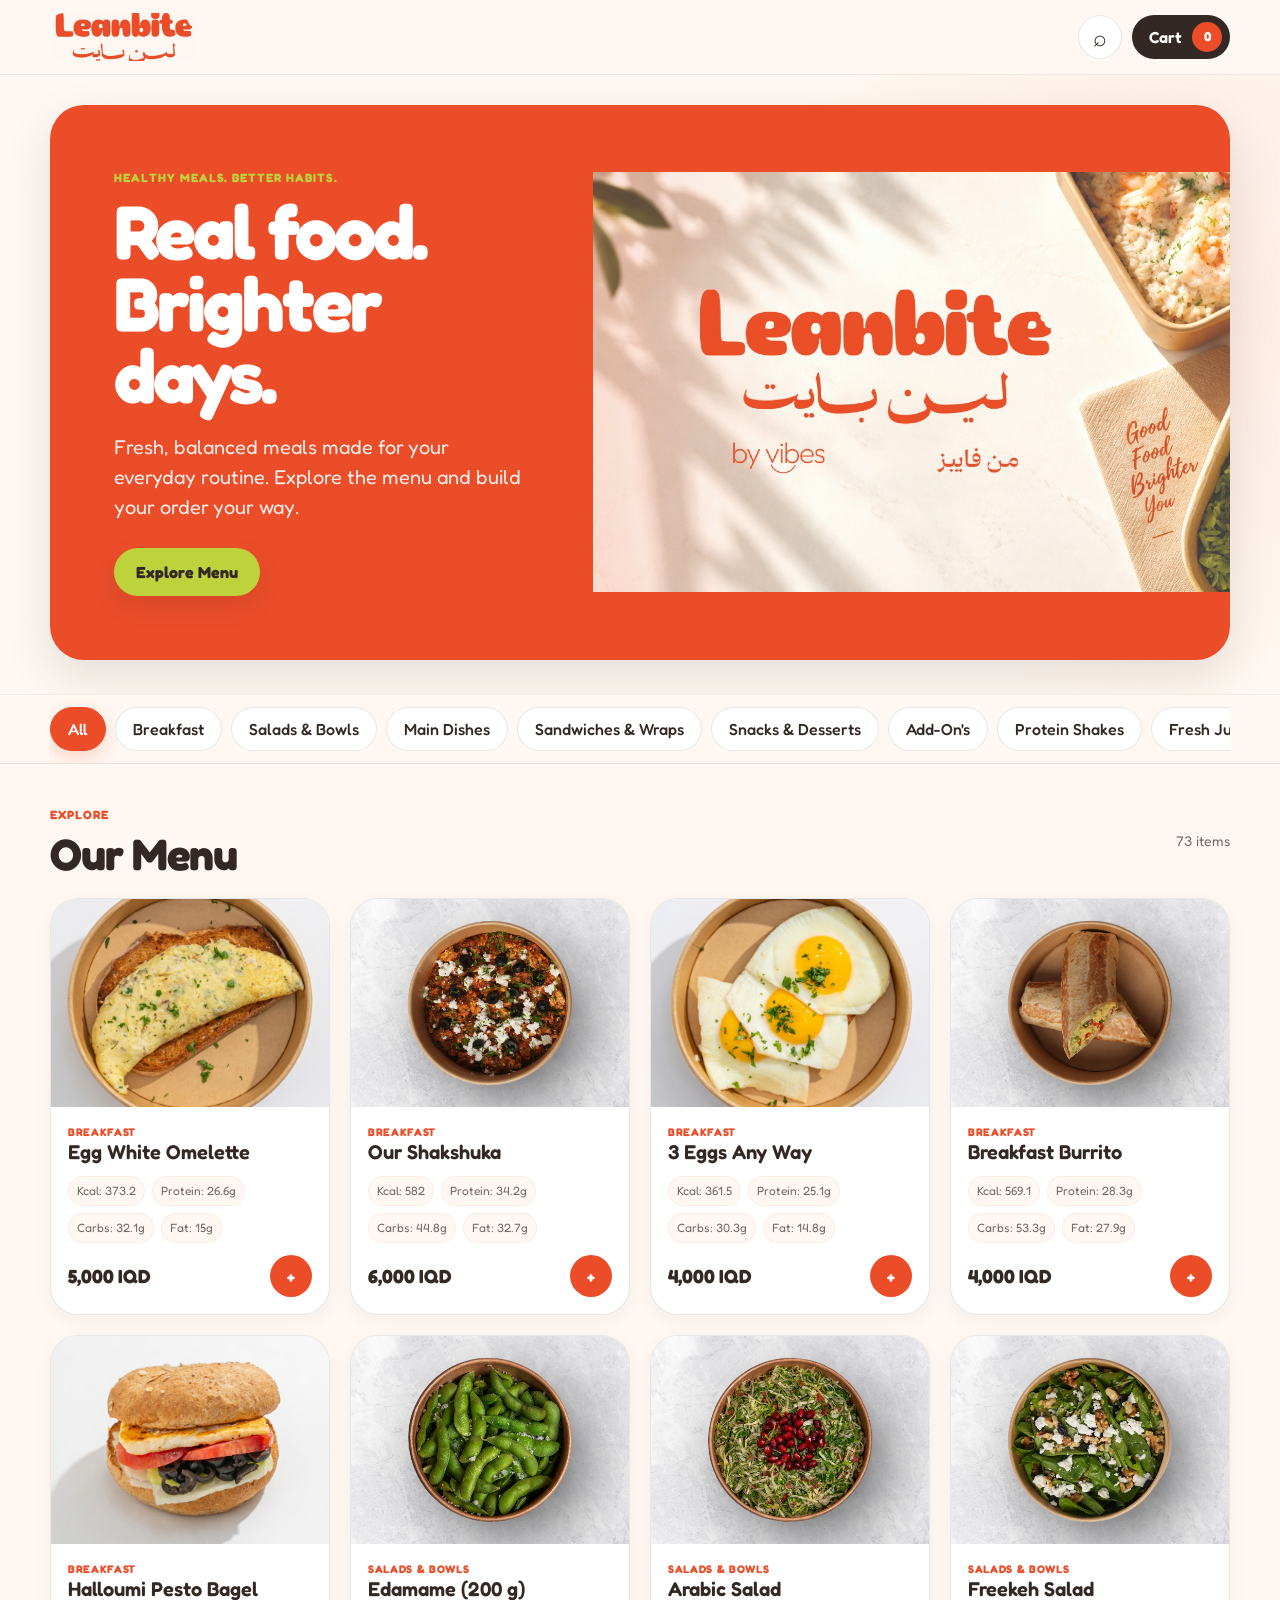
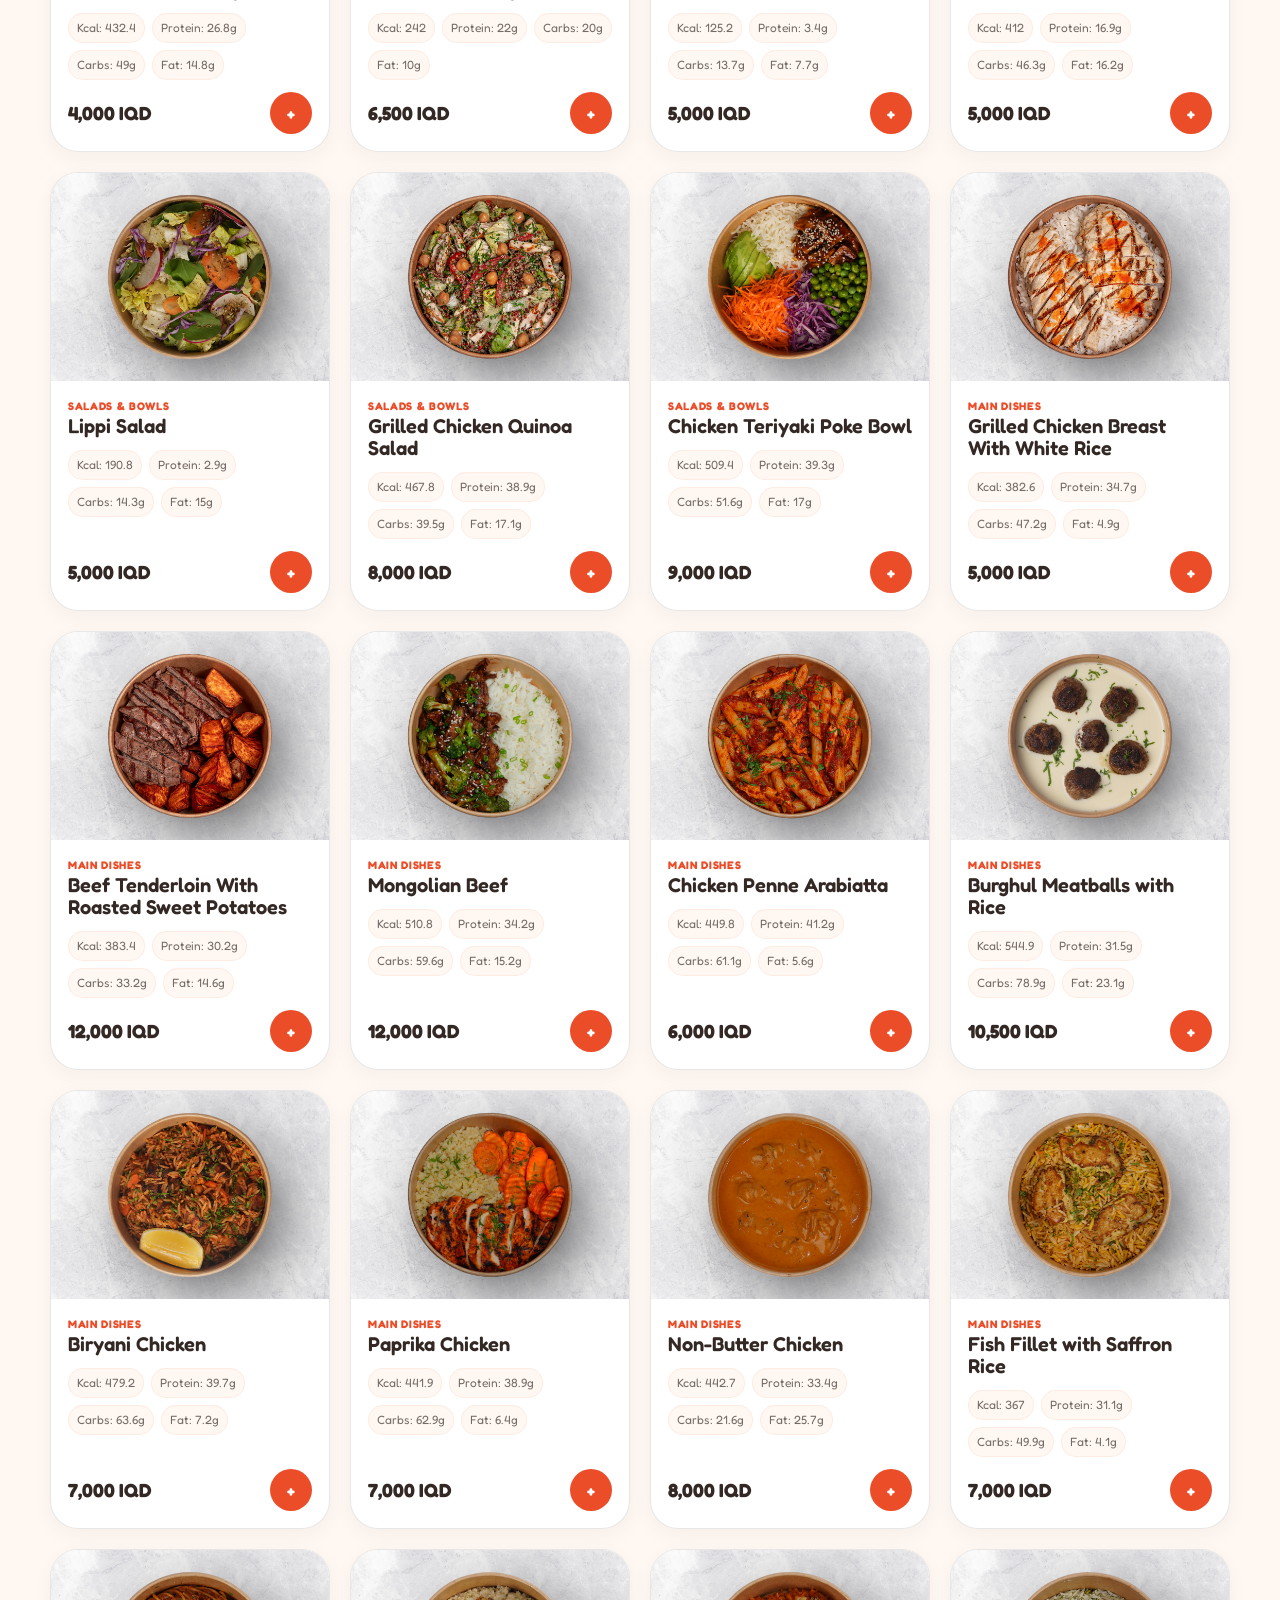
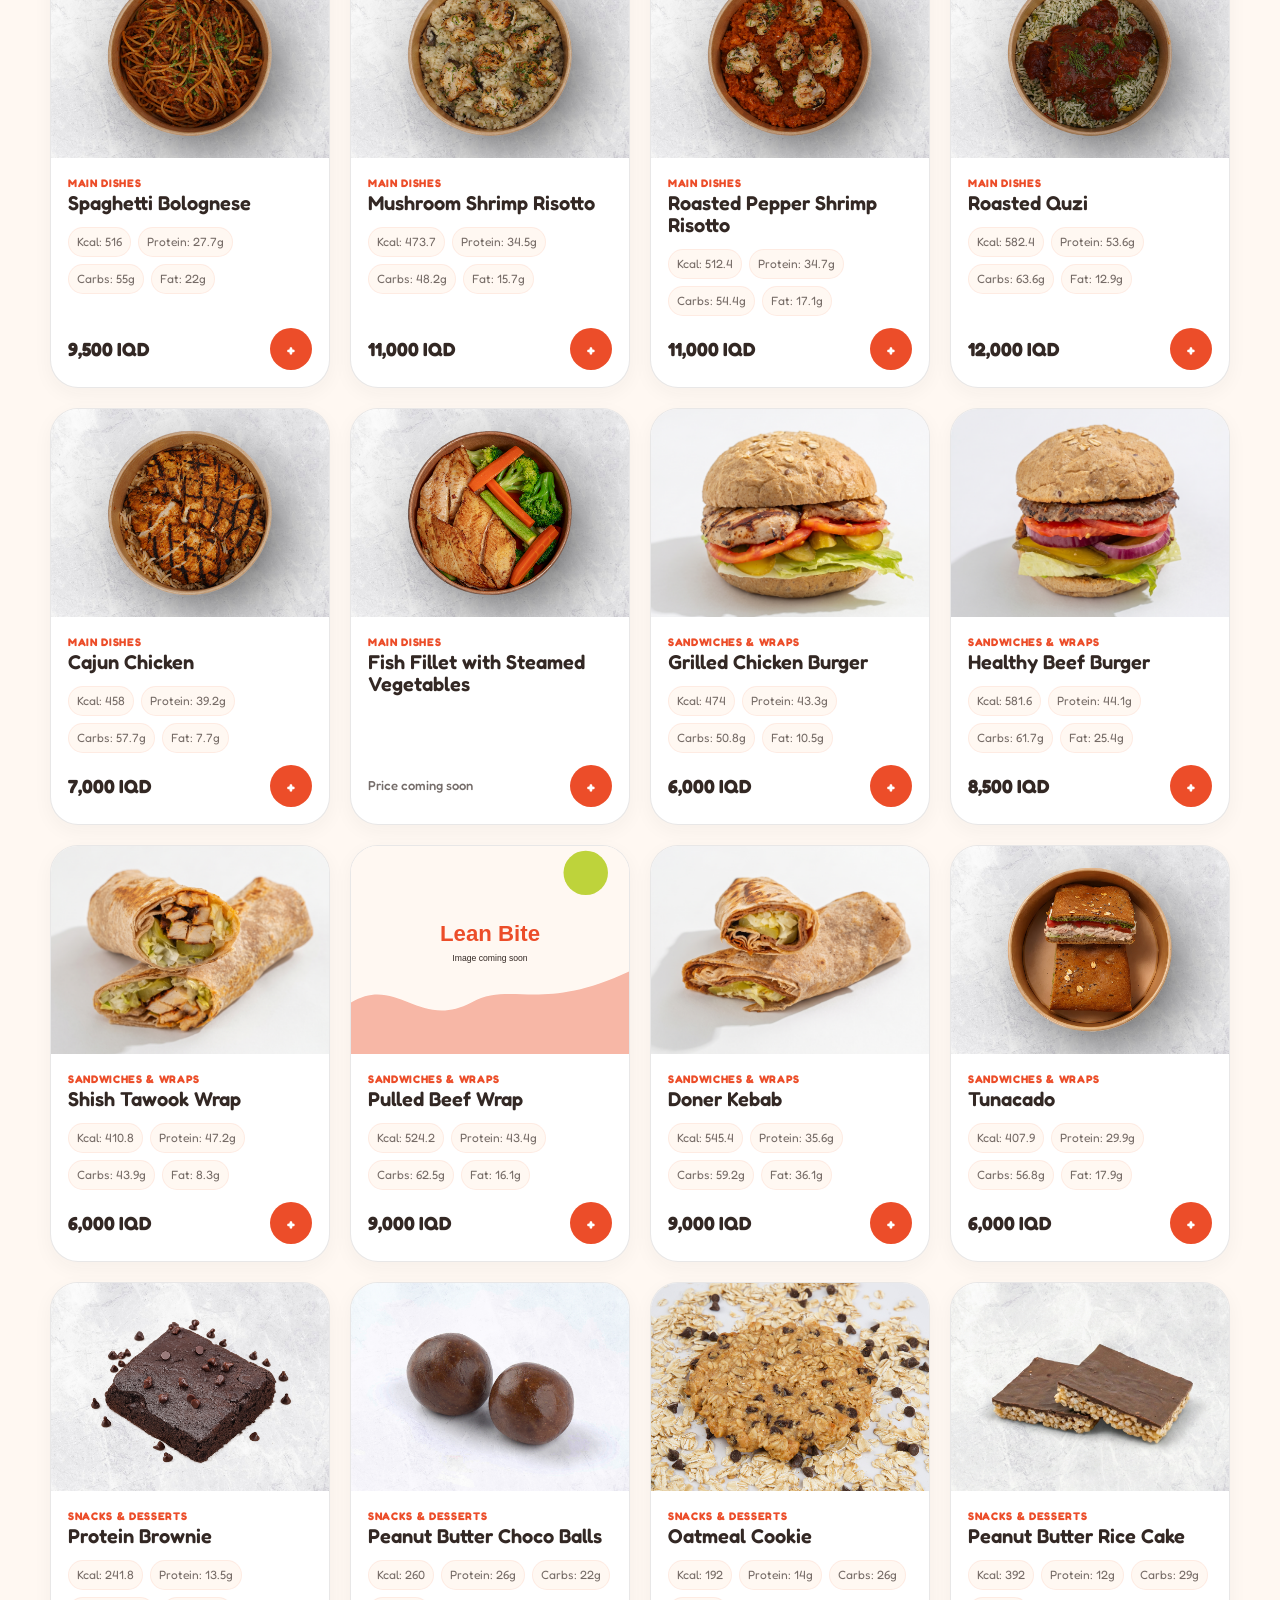
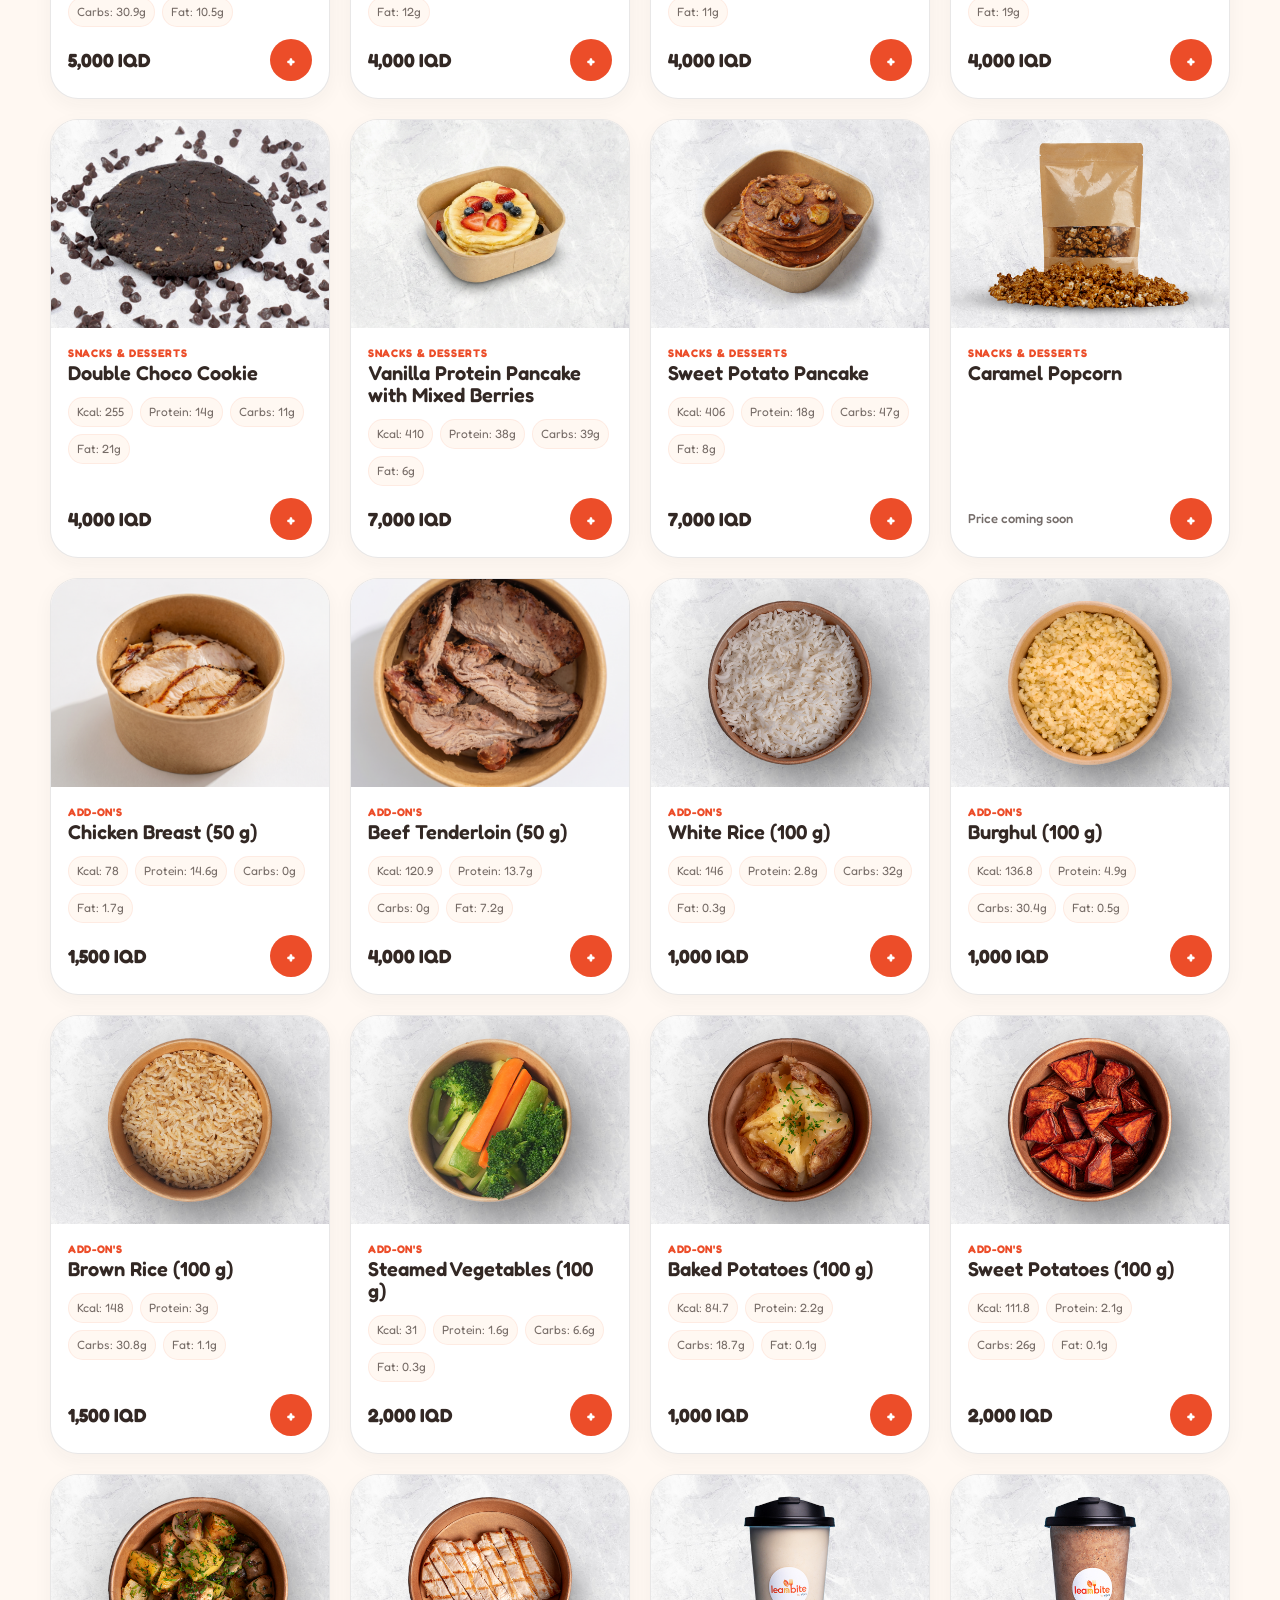
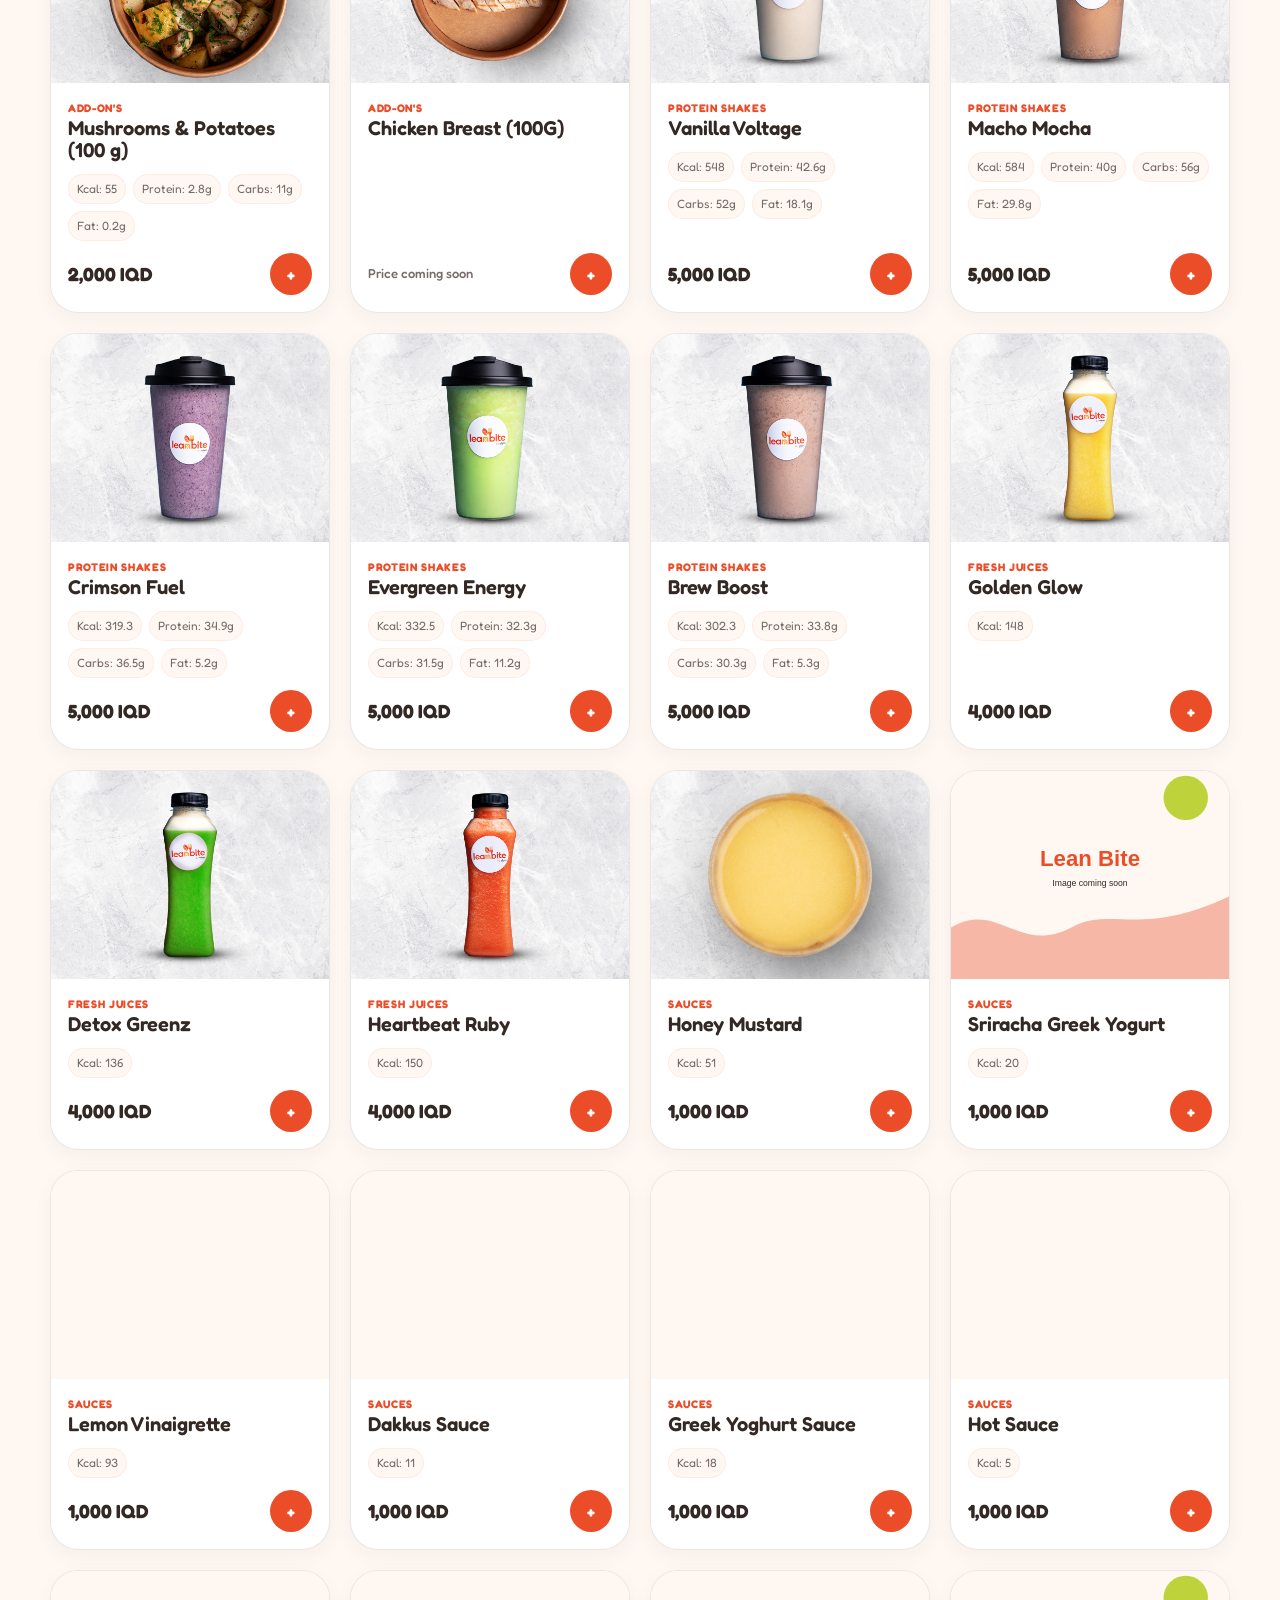
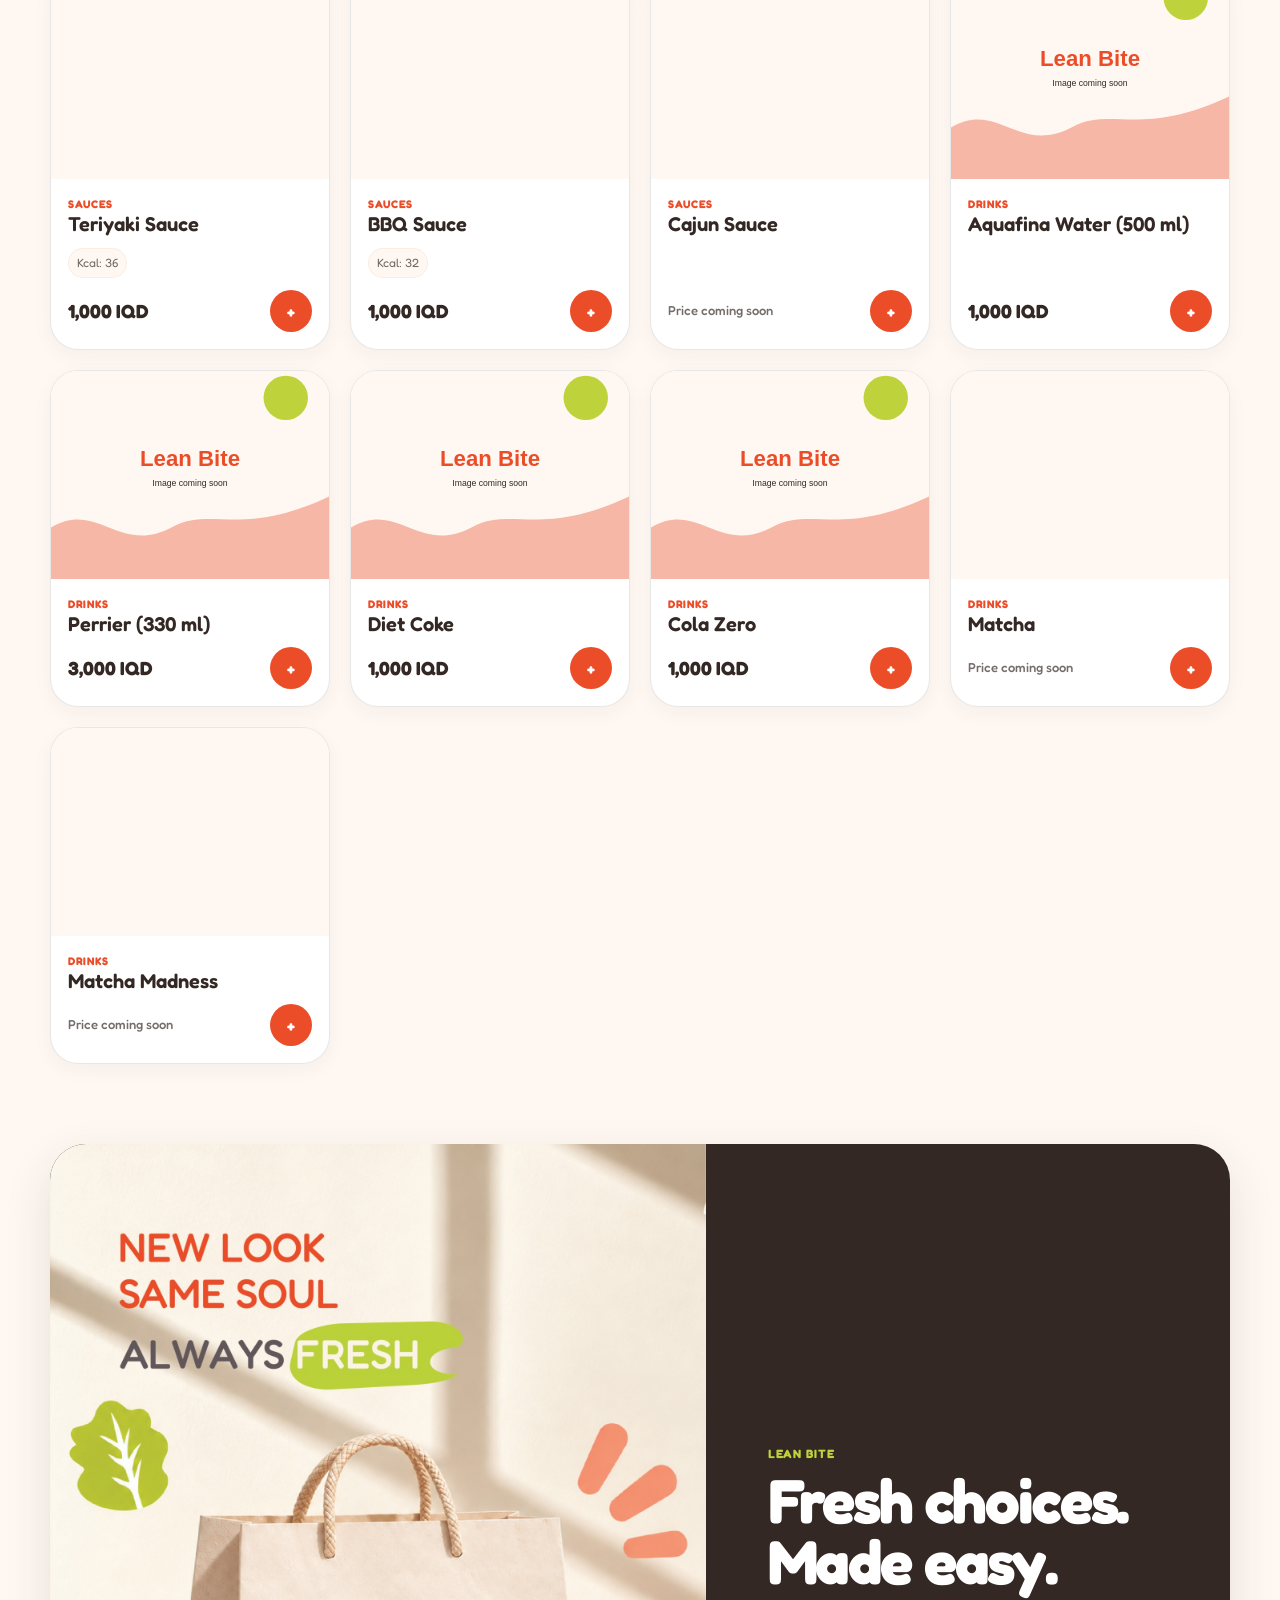
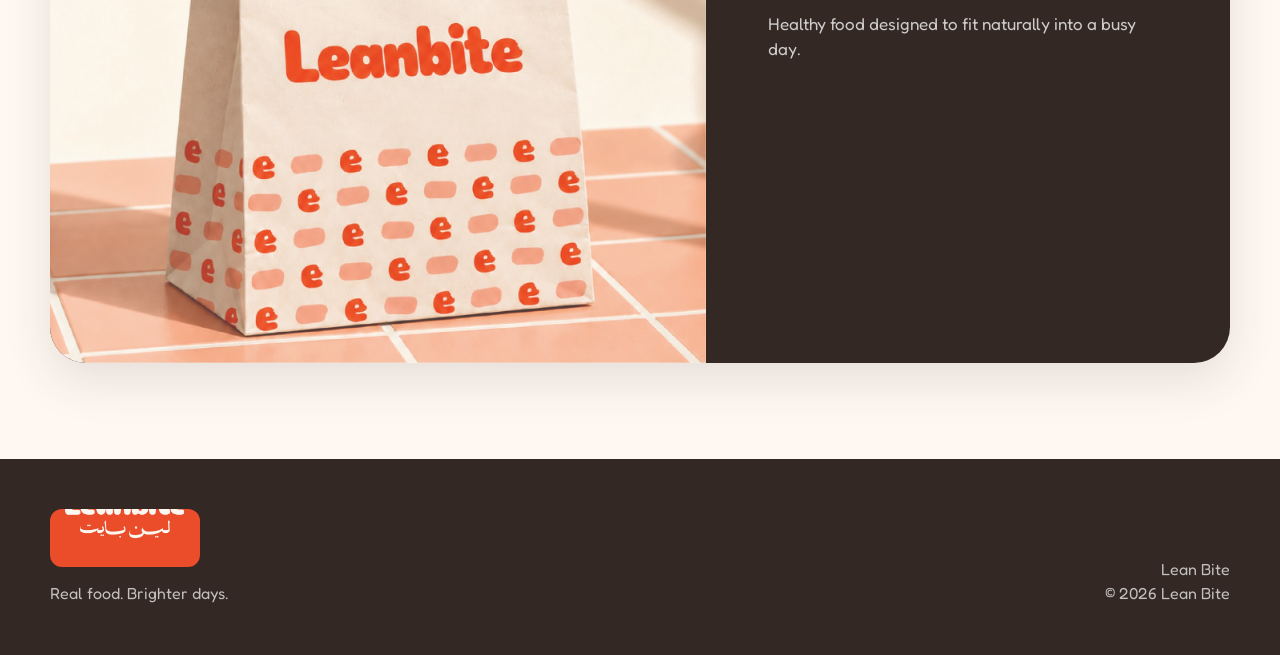
==== commit 0d316572: "Update index.html" ====
--- a/index.html
+++ b/index.html
@@ -22,6 +22,9 @@
 <body>
   <div class="site-shell">
 
+    <!-- =====================================================
+         HEADER
+         ===================================================== -->
     <header class="site-header" id="top">
       <div class="container header-inner">
 
@@ -61,6 +64,9 @@
       </div>
     </header>
 
+    <!-- =====================================================
+         SEARCH PANEL
+         ===================================================== -->
     <section
       class="search-panel"
       id="searchPanel"
@@ -94,6 +100,9 @@
 
     <main>
 
+      <!-- ===================================================
+           HERO
+           =================================================== -->
       <section class="menu-intro">
         <div class="container">
           <div class="menu-intro-inner">
@@ -130,6 +139,9 @@
         </div>
       </section>
 
+      <!-- ===================================================
+           OFFERS
+           =================================================== -->
       <section class="offers-section" aria-labelledby="offersTitle">
         <div class="container">
 
@@ -158,6 +170,9 @@
         </div>
       </section>
 
+      <!-- ===================================================
+           CATEGORY NAVIGATION
+           =================================================== -->
       <nav
         class="category-nav"
         id="categoryNav"
@@ -177,6 +192,9 @@
         </div>
       </nav>
 
+      <!-- ===================================================
+           MENU
+           =================================================== -->
       <section
         class="menu-section"
         id="menu"
@@ -219,6 +237,9 @@
         </div>
       </section>
 
+      <!-- ===================================================
+           BRAND STORY
+           =================================================== -->
       <section class="brand-story-section">
         <div class="container">
 
@@ -254,6 +275,9 @@
 
     </main>
 
+    <!-- =====================================================
+         CART DRAWER
+         ===================================================== -->
     <aside
       class="cart-drawer"
       id="cartDrawer"
@@ -315,22 +339,243 @@
           </div>
 
           <p class="cart-note">
-            Checkout will be connected with Odoo in the next phase.
+            Review your order, then continue to checkout.
           </p>
 
           <button
             class="primary-button"
+            id="checkoutOpen"
             type="button"
-            disabled
-            aria-disabled="true"
-          >
-            Checkout coming soon
+          >
+            Continue to Checkout
           </button>
         </div>
 
       </div>
     </aside>
 
+    <!-- =====================================================
+         CHECKOUT MODAL
+         Front-end only for now.
+         Odoo submission will be connected later.
+         ===================================================== -->
+    <dialog
+      class="checkout-modal"
+      id="checkoutModal"
+      aria-labelledby="checkoutTitle"
+    >
+      <div class="checkout-shell">
+
+        <div class="checkout-header">
+          <div>
+            <p class="section-kicker">
+              Almost there
+            </p>
+
+            <h2 id="checkoutTitle">
+              Checkout
+            </h2>
+          </div>
+
+          <button
+            class="icon-button checkout-close"
+            id="checkoutClose"
+            type="button"
+            aria-label="Close checkout"
+          >
+            ×
+          </button>
+        </div>
+
+        <div class="checkout-layout">
+
+          <!-- Customer details -->
+          <div class="checkout-form-wrap">
+
+            <form
+              class="checkout-form"
+              id="checkoutForm"
+              novalidate
+            >
+              <div class="checkout-section-heading">
+                <h3>Delivery Details</h3>
+                <p>
+                  Enter the information needed to prepare your order.
+                </p>
+              </div>
+
+              <div class="form-grid">
+
+                <div class="form-field form-field-full">
+                  <label for="customerName">
+                    Full Name
+                  </label>
+
+                  <input
+                    id="customerName"
+                    name="customerName"
+                    type="text"
+                    placeholder="Your full name"
+                    autocomplete="name"
+                    required
+                  />
+
+                  <small
+                    class="field-error"
+                    data-error-for="customerName"
+                  ></small>
+                </div>
+
+                <div class="form-field">
+                  <label for="customerPhone">
+                    Phone Number
+                  </label>
+
+                  <input
+                    id="customerPhone"
+                    name="customerPhone"
+                    type="tel"
+                    placeholder="07XXXXXXXXX"
+                    autocomplete="tel"
+                    inputmode="tel"
+                    required
+                  />
+
+                  <small
+                    class="field-error"
+                    data-error-for="customerPhone"
+                  ></small>
+                </div>
+
+                <div class="form-field">
+                  <label for="customerArea">
+                    Area / District
+                  </label>
+
+                  <input
+                    id="customerArea"
+                    name="customerArea"
+                    type="text"
+                    placeholder="Area or district"
+                    autocomplete="address-level2"
+                    required
+                  />
+
+                  <small
+                    class="field-error"
+                    data-error-for="customerArea"
+                  ></small>
+                </div>
+
+                <div class="form-field form-field-full">
+                  <label for="customerAddress">
+                    Delivery Address
+                  </label>
+
+                  <textarea
+                    id="customerAddress"
+                    name="customerAddress"
+                    rows="3"
+                    placeholder="Street, building, nearest landmark..."
+                    autocomplete="street-address"
+                    required
+                  ></textarea>
+
+                  <small
+                    class="field-error"
+                    data-error-for="customerAddress"
+                  ></small>
+                </div>
+
+                <div class="form-field form-field-full">
+                  <label for="orderNotes">
+                    Order Notes
+                    <span class="optional-label">
+                      Optional
+                    </span>
+                  </label>
+
+                  <textarea
+                    id="orderNotes"
+                    name="orderNotes"
+                    rows="3"
+                    placeholder="Anything we should know about your order?"
+                  ></textarea>
+                </div>
+
+              </div>
+
+              <div
+                class="checkout-message"
+                id="checkoutMessage"
+                role="status"
+                aria-live="polite"
+                hidden
+              ></div>
+
+              <button
+                class="primary-button checkout-submit"
+                id="placeOrderButton"
+                type="submit"
+              >
+                Place Order
+              </button>
+
+              <p class="checkout-dev-note">
+                Odoo order submission will be connected in the backend phase.
+              </p>
+            </form>
+
+          </div>
+
+          <!-- Order summary -->
+          <aside
+            class="checkout-order-summary"
+            aria-labelledby="checkoutSummaryTitle"
+          >
+            <div class="checkout-section-heading">
+              <p class="section-kicker">
+                Your order
+              </p>
+
+              <h3 id="checkoutSummaryTitle">
+                Order Summary
+              </h3>
+            </div>
+
+            <div
+              class="checkout-summary-items"
+              id="checkoutSummaryItems"
+            >
+            </div>
+
+            <div class="checkout-summary-totals">
+
+              <div class="summary-row">
+                <span>Items</span>
+                <span id="checkoutItemCount">
+                  0
+                </span>
+              </div>
+
+              <div class="summary-row checkout-total-row">
+                <span>Total</span>
+                <strong id="checkoutTotal">
+                  0 IQD
+                </strong>
+              </div>
+
+            </div>
+          </aside>
+
+        </div>
+
+      </div>
+    </dialog>
+
+    <!-- =====================================================
+         MEAL DETAILS MODAL
+         ===================================================== -->
     <dialog
       class="meal-modal"
       id="mealModal"
@@ -394,6 +639,9 @@
       </div>
     </dialog>
 
+    <!-- =====================================================
+         FOOTER
+         ===================================================== -->
     <footer class="site-footer">
       <div class="container footer-inner">
 
--- a/styles.css
+++ b/styles.css
@@ -1263,4 +1263,331 @@
     animation-duration: 0.01ms !important;
     animation-iteration-count: 1 !important;
   }
-}
+}/* =========================================================
+   LEAN BITE — FINAL BRAND / HERO OVERRIDES
+   Add this block at the VERY END of styles.css
+   ========================================================= */
+
+/* Header logo */
+.brand {
+  overflow: hidden;
+  border-radius: 14px;
+}
+
+.brand-logo {
+  width: 148px;
+  height: 48px;
+  object-fit: cover;
+  object-position: center;
+  border-radius: 12px;
+}
+
+/* =========================================================
+   HERO WITH REAL BRAND IMAGE
+   ========================================================= */
+.menu-intro {
+  padding: 30px 0 34px;
+}
+
+.menu-intro-inner {
+  min-height: 420px;
+  padding: 0;
+  grid-template-columns: minmax(0, 0.92fr) minmax(0, 1.08fr);
+  gap: 0;
+  background: var(--leanbite-coral);
+  overflow: hidden;
+  border-radius: 34px;
+}
+
+.menu-intro-copy {
+  padding: clamp(34px, 5vw, 68px);
+}
+
+.menu-intro h1 {
+  margin-bottom: 20px;
+  max-width: 620px;
+}
+
+.intro-text {
+  margin-bottom: 26px;
+}
+
+.menu-intro-media {
+  position: relative;
+  min-height: 420px;
+  overflow: hidden;
+  background: var(--soft-peach);
+}
+
+.hero-image {
+  width: 100%;
+  height: 100%;
+  min-height: 420px;
+  object-fit: cover;
+  object-position: center;
+}
+
+.menu-intro-media::after {
+  content: "";
+  position: absolute;
+  inset: 0;
+  background:
+    linear-gradient(
+      90deg,
+      rgba(236, 77, 41, 0.18) 0%,
+      rgba(236, 77, 41, 0) 35%
+    );
+  pointer-events: none;
+}
+
+.hero-cta {
+  display: inline-flex;
+  align-items: center;
+  justify-content: center;
+  min-height: 48px;
+  padding: 11px 22px;
+  border-radius: var(--radius-pill);
+  background: var(--zesty-lime);
+  color: var(--deep-cocoa);
+  font-weight: 700;
+  box-shadow: 0 10px 24px rgba(51, 40, 36, 0.12);
+  transition:
+    transform var(--ease),
+    box-shadow var(--ease),
+    background-color var(--ease);
+}
+
+.hero-cta:hover {
+  transform: translateY(-2px);
+  background: #c8df3d;
+  box-shadow: 0 14px 30px rgba(51, 40, 36, 0.16);
+}
+
+/* Old decorative hero elements are no longer used */
+.menu-intro-art {
+  display: none !important;
+}
+
+/* =========================================================
+   PRICE STATES
+   ========================================================= */
+.meal-price-pending {
+  color: var(--text-muted);
+  font-size: 13px;
+  font-weight: 500;
+}
+
+.meal-modal-price.meal-price-pending {
+  color: var(--text-muted);
+  font-size: 14px;
+  font-weight: 500;
+}
+
+/* =========================================================
+   BRAND STORY SECTION
+   ========================================================= */
+.brand-story-section {
+  padding: 36px 0 70px;
+}
+
+.brand-story-card {
+  overflow: hidden;
+  display: grid;
+  grid-template-columns: minmax(0, 1fr) minmax(0, 0.8fr);
+  min-height: 360px;
+  border-radius: var(--radius-xl);
+  background: var(--deep-cocoa);
+  color: var(--white);
+  box-shadow: var(--shadow-md);
+}
+
+.brand-story-image {
+  min-height: 360px;
+  overflow: hidden;
+}
+
+.brand-story-image img {
+  width: 100%;
+  height: 100%;
+  min-height: 360px;
+  object-fit: cover;
+  object-position: center;
+}
+
+.brand-story-copy {
+  display: flex;
+  flex-direction: column;
+  justify-content: center;
+  padding: clamp(34px, 5vw, 62px);
+}
+
+.brand-story-copy .section-kicker {
+  color: var(--zesty-lime);
+}
+
+.brand-story-copy h2 {
+  margin-bottom: 18px;
+  font-size: clamp(36px, 5vw, 62px);
+  line-height: 0.98;
+  letter-spacing: -0.035em;
+}
+
+.brand-story-copy p:last-child {
+  max-width: 420px;
+  margin-bottom: 0;
+  color: rgba(255, 255, 255, 0.76);
+  font-size: 17px;
+}
+
+/* =========================================================
+   FOOTER LOGO IMAGE
+   ========================================================= */
+.footer-logo {
+  width: 150px;
+  height: 58px;
+  object-fit: cover;
+  object-position: center;
+  border-radius: 12px;
+  filter: none;
+}
+
+/* =========================================================
+   MENU CARD POLISH
+   ========================================================= */
+.meal-card-media {
+  background:
+    linear-gradient(145deg, var(--surface-peach), var(--warm-milk));
+}
+
+.meal-card-image {
+  background: var(--warm-milk);
+}
+
+.meal-card-footer {
+  min-height: 42px;
+}
+
+.add-button {
+  flex: 0 0 auto;
+}
+
+/* Nutrition information should stay secondary */
+.meal-card-meta {
+  margin-top: 1px;
+}
+
+.nutrition-chip {
+  background: var(--warm-milk);
+}
+
+/* =========================================================
+   MOBILE
+   ========================================================= */
+@media (max-width: 820px) {
+  .menu-intro-inner {
+    grid-template-columns: 1fr;
+    min-height: auto;
+  }
+
+  .menu-intro-copy {
+    padding: 34px 28px;
+  }
+
+  .menu-intro-media {
+    min-height: 320px;
+  }
+
+  .hero-image {
+    min-height: 320px;
+  }
+
+  .menu-intro-media::after {
+    background:
+      linear-gradient(
+        180deg,
+        rgba(236, 77, 41, 0.12) 0%,
+        rgba(236, 77, 41, 0) 34%
+      );
+  }
+
+  .brand-story-card {
+    grid-template-columns: 1fr;
+  }
+
+  .brand-story-image {
+    min-height: 320px;
+    max-height: 430px;
+  }
+
+  .brand-story-image img {
+    min-height: 320px;
+  }
+}
+
+@media (max-width: 620px) {
+  .brand-logo {
+    width: 118px;
+    height: 42px;
+  }
+
+  .menu-intro {
+    padding-top: 18px;
+  }
+
+  .menu-intro-inner {
+    border-radius: 25px;
+  }
+
+  .menu-intro-copy {
+    padding: 30px 22px;
+  }
+
+  .menu-intro h1 {
+    font-size: clamp(42px, 13vw, 58px);
+  }
+
+  .intro-text {
+    font-size: 16px;
+  }
+
+  .hero-cta {
+    min-height: 46px;
+  }
+
+  .menu-intro-media {
+    min-height: 260px;
+  }
+
+  .hero-image {
+    min-height: 260px;
+  }
+
+  .brand-story-section {
+    padding-bottom: 44px;
+  }
+
+  .brand-story-card {
+    border-radius: 25px;
+  }
+
+  .brand-story-image {
+    min-height: 280px;
+  }
+
+  .brand-story-image img {
+    min-height: 280px;
+  }
+
+  .brand-story-copy {
+    padding: 30px 24px 34px;
+  }
+
+  .brand-story-copy h2 {
+    font-size: 40px;
+  }
+
+  .footer-logo {
+    width: 125px;
+    height: 50px;
+  }
+}
